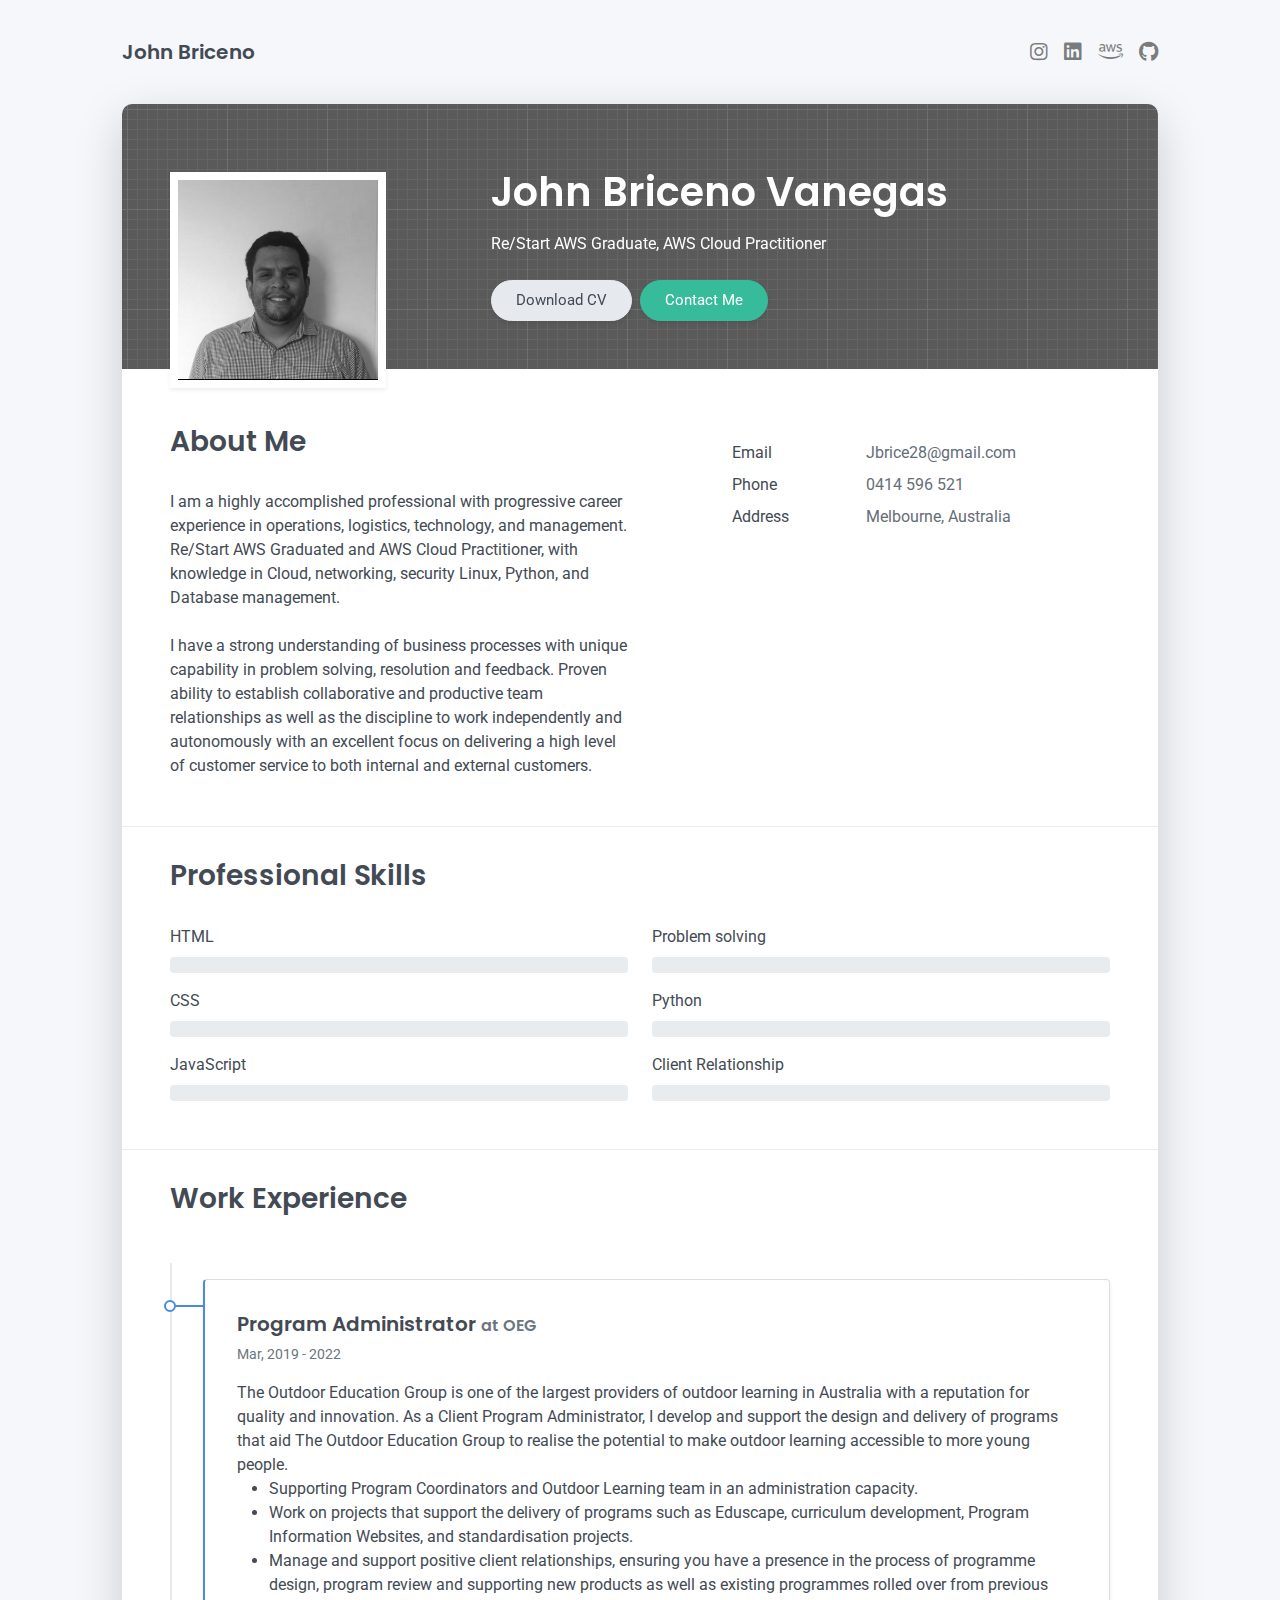
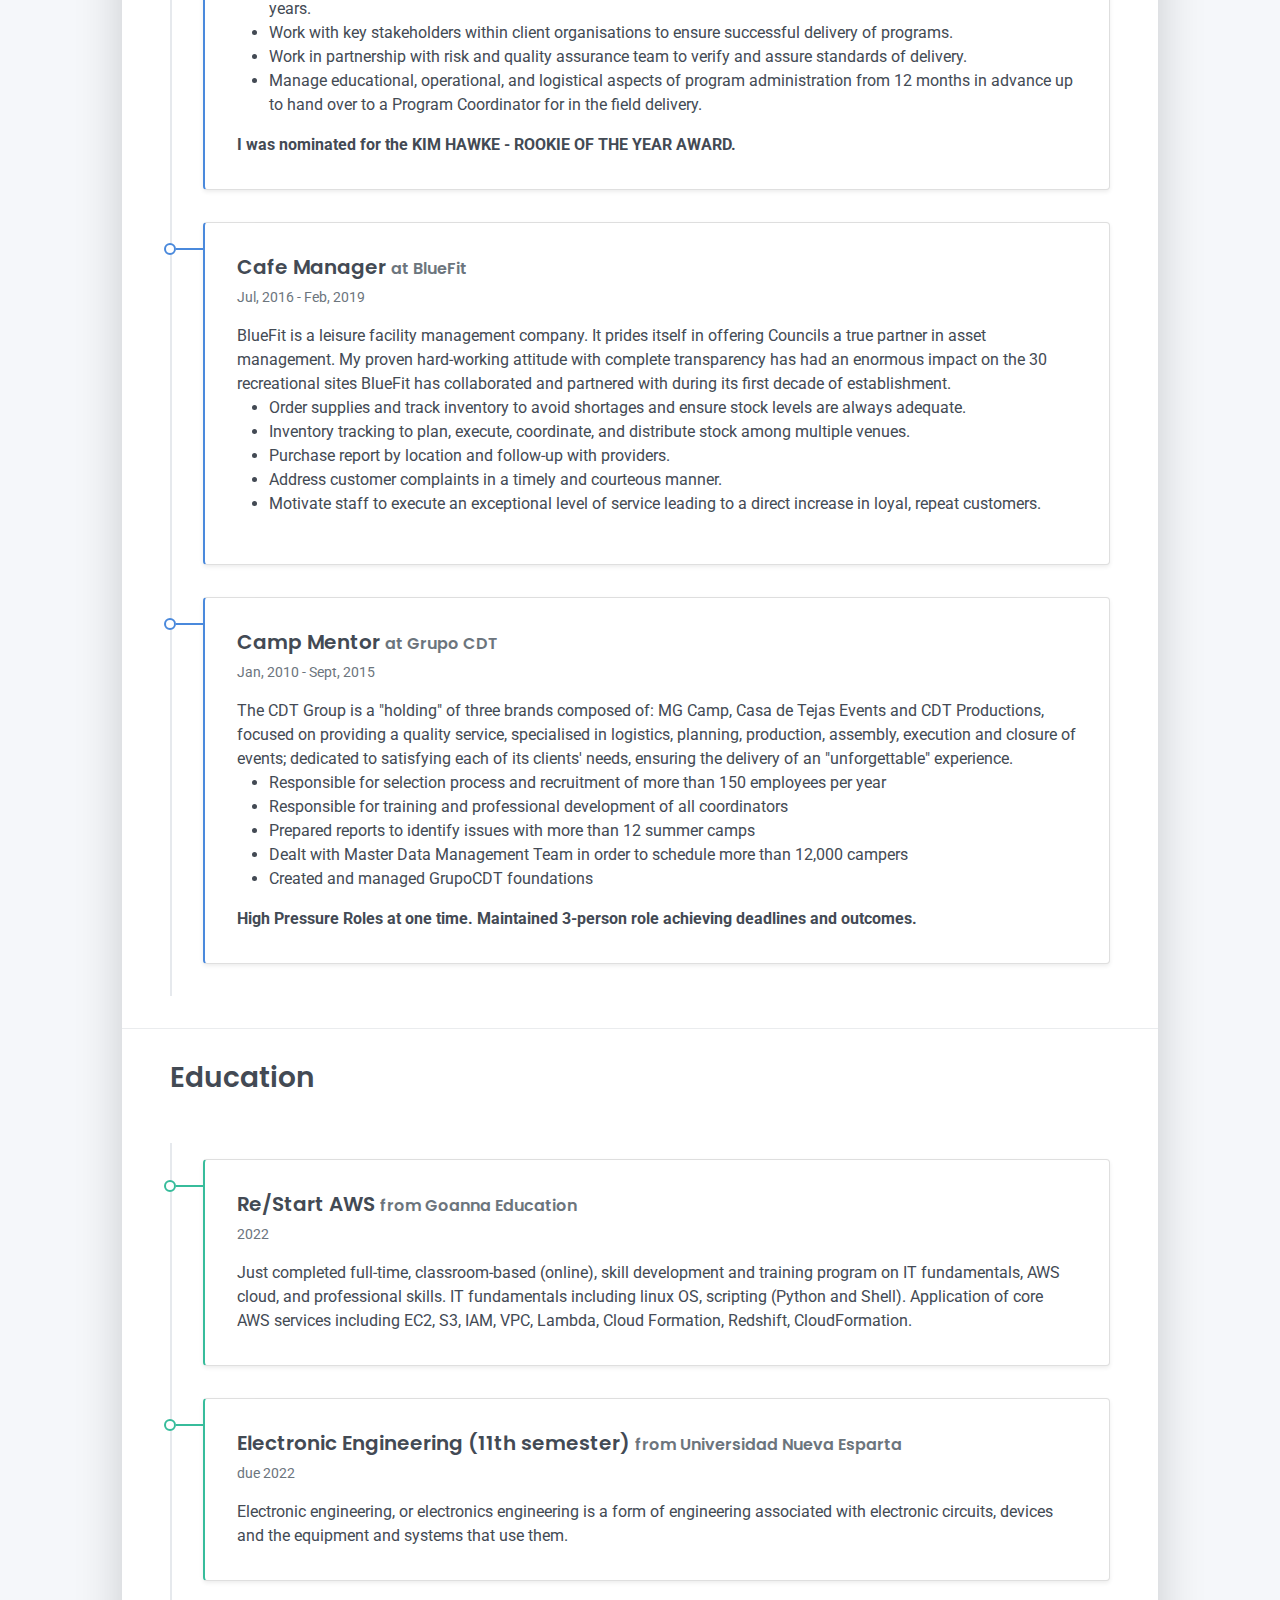
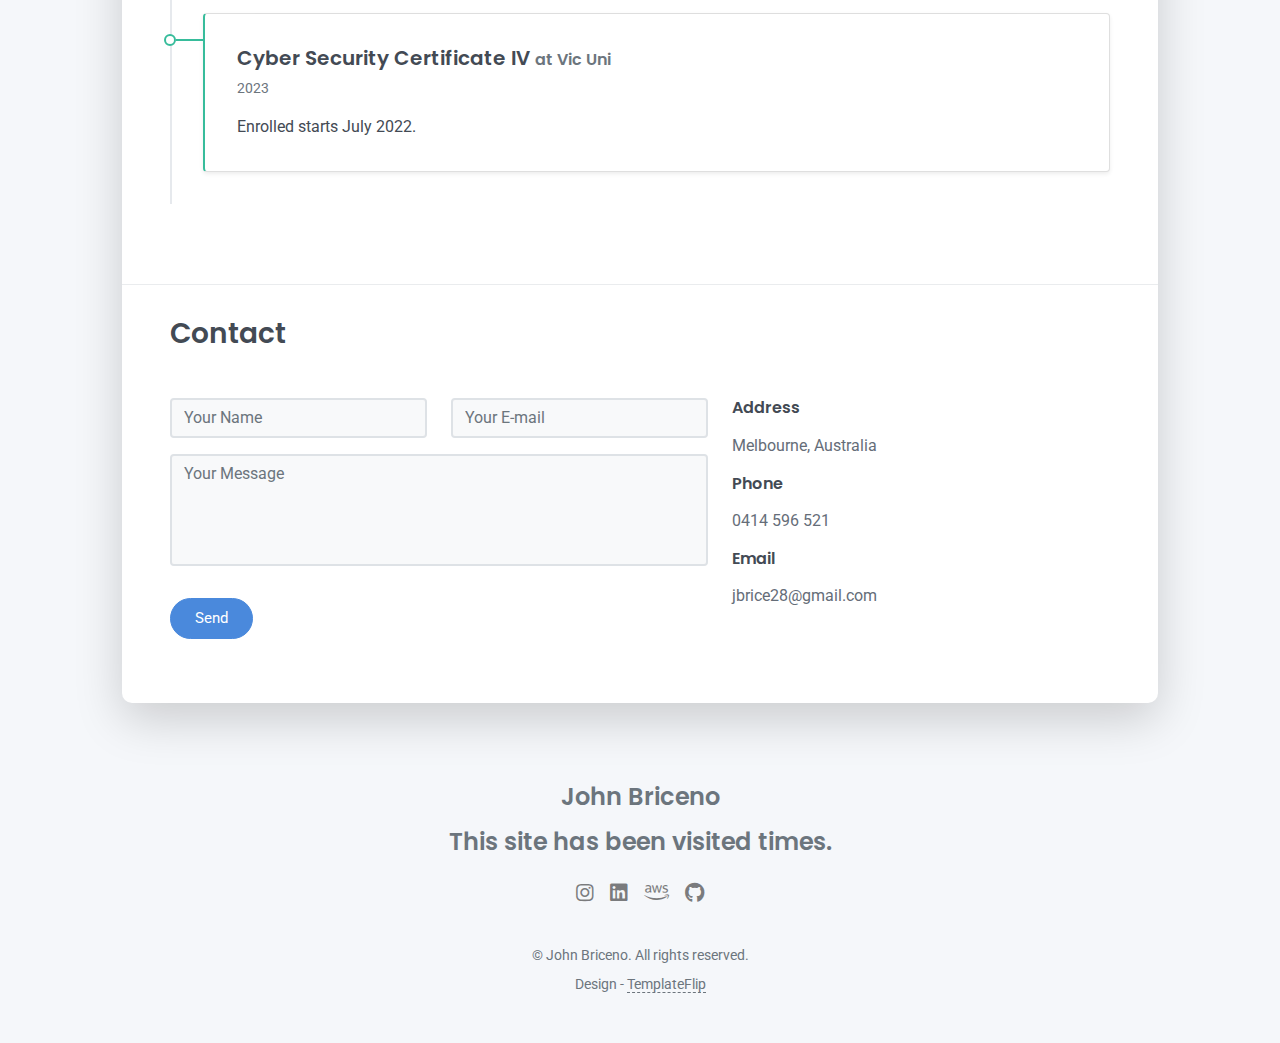
==== front_end/index.html @ 5c40a712 "Moving the website" ====
<!DOCTYPE html>
<html lang="en-US">

<head>
  <meta charset="UTF-8">
  <meta http-equiv="X-UA-Compatible" content="IE=edge">
  <meta name="viewport" content="width=device-width, initial-scale=1">
  <title>AWS Cloud</title>
  <link rel="preconnect" href="https://fonts.gstatic.com" crossorigin="crossorigin" />
  <link rel="preload" as="style"
    href="https://fonts.googleapis.com/css2?family=Poppins:wght@600&amp;family=Roboto:wght@300;400;500;700&amp;display=swap" />
  <link rel="stylesheet"
    href="https://fonts.googleapis.com/css2?family=Poppins:wght@600&amp;family=Roboto:wght@300;400;500;700&amp;display=swap"
    media="print" onload="this.media='all'" />
  <noscript>
    <link rel="stylesheet"
      href="https://fonts.googleapis.com/css2?family=Poppins:wght@600&amp;family=Roboto:wght@300;400;500;700&amp;display=swap" />
  </noscript>
  <link href="css/font-awesome/css/all.min.css?ver=1.2.0" rel="stylesheet">
  <link href="css/bootstrap.min.css?ver=1.2.0" rel="stylesheet">
  <link href="css/aos.css?ver=1.2.0" rel="stylesheet">
  <link href="css/main.css?ver=1.2.0" rel="stylesheet">
  <noscript>
    <style type="text/css">
      [data-aos] {
        opacity: 1 !important;
        transform: translate(0) scale(1) !important;
      }
    </style>
  </noscript>

</head>

<body id="top">
  <header class="d-print-none">
    <div class="container text-center text-lg-left">
      <div class="py-3 clearfix">
        <h1 class="site-title mb-0">John Briceno</h1>
        <div class="site-nav">
          <nav role="navigation">
            <ul class="nav justify-content-center">
              <li class="nav-item"><a class="nav-link" href="https://www.instagram.com/johnukiyo/" title="Instagram"><i
                    class="fab fa-instagram"></i><span class="menu-title sr-only">Instagram</span></a>
              </li>
              <li class="nav-item"><a class="nav-link"
                  href="https://www.linkedin.com/in/john-briceno-vanegas-5a435397?lipi=urn%3Ali%3Apage%3Ad_flagship3_profile_view_base_contact_details%3BZ4GcZbkCRlOYFmr3MEIYDA%3D%3D"
                  title="linkedin"><i class="fab fa-linkedin"></i><span class="menu-title sr-only">Linkedin</span></a>
              </li>
              <li class="nav-item"><a class="nav-link"
                  href="https://www.credly.com/badges/33dd1281-bd9d-4471-9173-78dd9730294a" title="aws"><i
                    class="fab fa-aws"></i><span class="menu-title sr-only">Amazon</span></a>
              </li>
              <li class="nav-item"><a class="nav-link" href="https://github.com/johnbv/" title="Github"><i
                    class="fab fa-github"></i><span class="menu-title sr-only">Github</span></a>
              </li>
            </ul>
          </nav>
        </div>
      </div>
    </div>
  </header>
  <div class="page-content">
    <div class="container">
      <div class="cover shadow-lg bg-white">
        <div class="cover-bg p-3 p-lg-4 text-white">
          <div class="row">
            <div class="col-lg-4 col-md-5">
              <div class="avatar hover-effect bg-white shadow-sm p-1"><img src="images/avatar.jpg" width="200"
                  height="200" /></div>
            </div>
            <div class="col-lg-8 col-md-7 text-center text-md-start">
              <h2 class="h1 mt-2" data-aos="fade-left" data-aos-delay="0">John Briceno Vanegas</h2>
              <p data-aos="fade-left" data-aos-delay="100">Re/Start AWS Graduate, AWS Cloud Practitioner</p>
              <div class="d-print-none" data-aos="fade-left" data-aos-delay="200"><a
                  class="btn btn-light text-dark shadow-sm mt-1 me-1" href="resume-john-briceno.pdf"
                  target="_blank">Download
                  CV</a><a class="btn btn-success shadow-sm mt-1" href="#contact">Contact Me</a></div>
            </div>
          </div>
        </div>
        <div class="about-section pt-4 px-3 px-lg-4 mt-1">
          <div class="row">
            <div class="col-md-6">
              <h2 class="h3 mb-3">About Me</h2>
              <p>I am a highly accomplished professional with progressive career experience in operations, logistics,
                technology, and management. Re/Start AWS Graduated and AWS Cloud Practitioner, with knowledge
                in
                Cloud,
                networking, security Linux, Python, and Database management.<br><br>
                I have a strong understanding of business processes with unique capability in problem solving,
                resolution and feedback. Proven ability to establish collaborative and productive team relationships as
                well as the discipline to work independently and autonomously with an excellent focus on delivering a
                high level of customer service to both internal and external customers.</p>
            </div>
            <div class="col-md-5 offset-md-1">
              <div class="row mt-2">
                <!-- <div class="col-sm-4">
                  <div class="pb-1">Age</div>
                </div> 
                <div class="col-sm-8">
                  <div class="pb-1 text-secondary">37</div>
                </div> -->
                <div class="col-sm-4">
                  <div class="pb-1">Email</div>
                </div>
                <div class="col-sm-8">
                  <div class="pb-1 text-secondary">Jbrice28@gmail.com</div>
                </div>
                <div class="col-sm-4">
                  <div class="pb-1">Phone</div>
                </div>
                <div class="col-sm-8">
                  <div class="pb-1 text-secondary">0414 596 521</div>
                </div>
                <div class="col-sm-4">
                  <div class="pb-1">Address</div>
                </div>
                <div class="col-sm-8">
                  <div class="pb-1 text-secondary">Melbourne, Australia</div>
                </div>
                <div data-iframe-width="150" data-iframe-height="270"
                  data-share-badge-id="3e312ca1-9780-4326-b8c9-678c4411ff91"
                  data-share-badge-host="https://www.credly.com"></div>
                <script type="text/javascript" async src="//cdn.credly.com/assets/utilities/embed.js"></script>
                <div data-iframe-width="150" data-iframe-height="270"
                  data-share-badge-id="33dd1281-bd9d-4471-9173-78dd9730294a"
                  data-share-badge-host="https://www.credly.com"></div>
                <script type="text/javascript" async src="//cdn.credly.com/assets/utilities/embed.js"></script>
              </div>
            </div>
          </div>
        </div>
        <hr class="d-print-none" />
        <div class="skills-section px-3 px-lg-4">
          <h2 class="h3 mb-3">Professional Skills</h2>
          <div class="row">
            <div class="col-md-6">
              <div class="mb-2"><span>HTML</span>
                <div class="progress my-1">
                  <div class="progress-bar bg-primary" role="progressbar" data-aos="zoom-in-right" data-aos-delay="100"
                    data-aos-anchor=".skills-section" style="width: 55%" aria-valuenow="90" aria-valuemin="0"
                    aria-valuemax="100"></div>
                </div>
              </div>
              <div class="mb-2"><span>CSS</span>
                <div class="progress my-1">
                  <div class="progress-bar bg-primary" role="progressbar" data-aos="zoom-in-right" data-aos-delay="200"
                    data-aos-anchor=".skills-section" style="width: 55%" aria-valuenow="85" aria-valuemin="0"
                    aria-valuemax="100"></div>
                </div>
              </div>
              <div class="mb-2"><span>JavaScript</span>
                <div class="progress my-1">
                  <div class="progress-bar bg-primary" role="progressbar" data-aos="zoom-in-right" data-aos-delay="300"
                    data-aos-anchor=".skills-section" style="width: 40%" aria-valuenow="75" aria-valuemin="0"
                    aria-valuemax="100"></div>
                </div>
              </div>
            </div>
            <div class="col-md-6">
              <div class="mb-2"><span>Problem solving</span>
                <div class="progress my-1">
                  <div class="progress-bar bg-success" role="progressbar" data-aos="zoom-in-right" data-aos-delay="400"
                    data-aos-anchor=".skills-section" style="width: 90%" aria-valuenow="90" aria-valuemin="0"
                    aria-valuemax="100"></div>
                </div>
              </div>
              <div class="mb-2"><span>Python</span>
                <div class="progress my-1">
                  <div class="progress-bar bg-success" role="progressbar" data-aos="zoom-in-right" data-aos-delay="500"
                    data-aos-anchor=".skills-section" style="width: 60%" aria-valuenow="85" aria-valuemin="0"
                    aria-valuemax="100"></div>
                </div>
              </div>
              <div class="mb-2"><span>Client Relationship</span>
                <div class="progress my-1">
                  <div class="progress-bar bg-success" role="progressbar" data-aos="zoom-in-right" data-aos-delay="600"
                    data-aos-anchor=".skills-section" style="width: 85%" aria-valuenow="75" aria-valuemin="0"
                    aria-valuemax="100"></div>
                </div>
              </div>
            </div>
          </div>
        </div>
        <hr class="d-print-none" />
        <div class="work-experience-section px-3 px-lg-4">
          <h2 class="h3 mb-4">Work Experience</h2>
          <div class="timeline">
            <div class="timeline-card timeline-card-primary card shadow-sm">
              <div class="card-body">
                <div class="h5 mb-1">Program Administrator <span class="text-muted h6">at OEG</span></div>
                <div class="text-muted text-small mb-2">Mar, 2019 - 2022</div>
                <div>The Outdoor Education Group is one of the largest providers of outdoor learning in Australia with a
                  reputation for quality
                  and innovation. As a Client Program Administrator, I develop and support the design and delivery of
                  programs that aid The Outdoor Education Group to realise the potential to make outdoor learning
                  accessible to more young people.<br>
                  <ul>
                    <li>Supporting Program Coordinators and Outdoor Learning team in an administration capacity.</li>
                    <li>Work on projects that support the delivery of programs such as Eduscape, curriculum development,
                      Program Information Websites, and standardisation projects.</li>
                    <li>Manage and support positive client relationships, ensuring you have a presence in the process of
                      programme design, program review and supporting new products as well as existing programmes rolled
                      over from previous years.</li>
                    <li>Work with key stakeholders within client organisations to ensure successful delivery of
                      programs.</li>
                    <li>Work in partnership with risk and quality assurance team to verify and assure
                      standards of delivery.</li>
                    <li>Manage educational, operational, and logistical aspects of program administration from 12 months
                      in advance up to hand over to a Program Coordinator for in the field delivery.</li>
                  </ul>
                  <strong>I was nominated for the KIM HAWKE - ROOKIE OF THE YEAR AWARD.</strong>
                </div>
              </div>
            </div>
            <div class="timeline-card timeline-card-primary card shadow-sm">
              <div class="card-body">
                <div class="h5 mb-1">Cafe Manager <span class="text-muted h6">at BlueFit</span></div>
                <div class="text-muted text-small mb-2">Jul, 2016 - Feb, 2019</div>
                <div>BlueFit is a leisure facility management company. It prides itself in offering Councils a true
                  partner in asset management. My proven hard-working attitude with complete transparency has had an
                  enormous impact on the 30 recreational sites BlueFit has collaborated and partnered with during its
                  first decade of establishment.
                  <ul>
                    <li>Order supplies and track inventory to avoid shortages and ensure stock levels are always
                      adequate.</li>
                    <li>Inventory tracking to plan, execute, coordinate, and distribute stock among multiple venues.
                    </li>
                    <li>Purchase report by location and follow-up with providers.</li>
                    <li>Address customer complaints in a timely and courteous manner.</li>
                    <li>Motivate staff to execute an exceptional level of service leading to a direct increase in loyal,
                      repeat customers.</li>
                  </ul>
                </div>
              </div>
            </div>
            <div class="timeline-card timeline-card-primary card shadow-sm">
              <div class="card-body">
                <div class="h5 mb-1">Camp Mentor <span class="text-muted h6">at Grupo CDT</span></div>
                <div class="text-muted text-small mb-2">Jan, 2010 - Sept, 2015</div>
                <div>The CDT Group is a "holding" of three brands composed of: MG Camp, Casa de Tejas Events and CDT
                  Productions, focused on providing a quality service, specialised in logistics, planning, production,
                  assembly, execution and closure of events; dedicated to satisfying each of its clients' needs,
                  ensuring the delivery of an "unforgettable" experience.
                  <ul>
                    <li>Responsible for selection process and recruitment of more than 150 employees per year</li>
                    <li>Responsible for training and professional development of all coordinators</li>
                    <li>Prepared reports to identify issues with more than 12 summer camps</li>
                    <li>Dealt with Master Data Management Team in order to schedule more than 12,000 campers</li>
                    <li>Created and managed GrupoCDT foundations</li>
                  </ul>
                  <strong> High Pressure Roles at one time. Maintained 3-person role achieving deadlines and
                    outcomes.</strong>
                </div>
              </div>
            </div>
          </div>
        </div>
        <hr class="d-print-none" />
        <div class="page-break"></div>
        <div class="education-section px-3 px-lg-4 pb-4">
          <h2 class="h3 mb-4">Education</h2>
          <div class="timeline">
            <div class="timeline-card timeline-card-success card shadow-sm">
              <div class="card-body">
                <div class="h5 mb-1">Re/Start AWS <span class="text-muted h6">from Goanna Education
                  </span></div>
                <div class="text-muted text-small mb-2">2022</div>
                <div>Just completed full-time, classroom-based (online), skill development and training program on IT
                  fundamentals, AWS cloud, and professional skills.

                  IT fundamentals including linux OS, scripting (Python and Shell).

                  Application of core AWS services including EC2, S3, IAM, VPC, Lambda, Cloud Formation, Redshift,
                  CloudFormation.</div>
              </div>
            </div>
            <div class="timeline-card timeline-card-success card shadow-sm">
              <div class="card-body">
                <div class="h5 mb-1">Electronic Engineering (11th semester) <span class="text-muted h6">from Universidad
                    Nueva Esparta
                  </span></div>
                <div class="text-muted text-small mb-2">due 2022</div>
                <div>Electronic engineering, or electronics engineering is a form of engineering associated with
                  electronic circuits, devices and the equipment and systems that use them.</div>
              </div>
            </div>
            <div class="timeline-card timeline-card-success card shadow-sm">
              <div class="card-body">
                <div class="h5 mb-1">Cyber Security Certificate IV <span class="text-muted h6">at Vic Uni</span>
                </div>
                <div class="text-muted text-small mb-2">2023</div>
                <div>Enrolled starts July 2022.</div>
              </div>
            </div>
          </div>
        </div>
        <hr class="d-print-none" />
        <div class="contant-section px-3 px-lg-4 pb-4" id="contact">
          <h2 class="h3 text mb-3">Contact</h2>
          <div class="row">
            <div class="col-md-7 d-print-none">
              <div class="my-2">
                <form action="https://formspree.io/f/xwkyjqel" method="POST">
                  <div class="row">
                    <div class="col-6">
                      <input class="form-control" type="text" id="name" name="name" placeholder="Your Name" required>
                    </div>
                    <div class="col-6">
                      <input class="form-control" type="email" id="email" name="_replyto" placeholder="Your E-mail"
                        required>
                    </div>
                  </div>
                  <div class="form-group my-2">
                    <textarea class="form-control" style="resize: none;" id="message" name="message" rows="4"
                      placeholder="Your Message" required></textarea>
                  </div>
                  <button class="btn btn-primary mt-2" type="submit">Send</button>
                </form>
              </div>
            </div>
            <div class="col">
              <div class="mt-2">
                <h3 class="h6">Address</h3>
                <div class="pb-2 text-secondary">Melbourne, Australia</div>
                <h3 class="h6">Phone</h3>
                <div class="pb-2 text-secondary">0414 596 521</div>
                <h3 class="h6">Email</h3>
                <div class="pb-2 text-secondary">jbrice28@gmail.com</div>
              </div>
            </div>
            <div class="col d-none d-print-block">
              <div class="mt-2">
                <div>
                  <div class="mb-2">
                    <div class="text-dark"><i
                        class="fab fa-twitter mr-1"></i><span>https://twitter.com/templateflip</span>
                    </div>
                  </div>
                  <div class="mb-2">
                    <div class="text-dark"><i
                        class="fab fa-facebook mr-1"></i><span>https://www.facebook.com/templateflip</span>
                    </div>
                  </div>
                  <div class="mb-2">
                    <div class="text-dark"><i
                        class="fab fa-instagram mr-1"></i><span>https://www.instagram.com/templateflip</span>
                    </div>
                  </div>
                  <div class="mb-2">
                    <div class="text-dark"><i class="fab fa-github mr-1"></i><span>https://github.com/johnbv/</span>
                    </div>
                  </div>
                </div>
              </div>
            </div>
          </div>
        </div>
      </div>
    </div>
  </div>
  <footer class="pt-4 pb-4 text-muted text-center d-print-none">
    <div class="container">
      <div class="my-3">
        <div class="h4">John Briceno</div>
        <div class="h4">This site has been visited <span id="visits"></span> times.</div>
        <div class="footer-nav">
          <nav role="navigation">
            <ul class="nav justify-content-center">
              <li class="nav-item"><a class="nav-link" href="https://www.instagram.com/johnukiyo/" title="Instagram"><i
                    class="fab fa-instagram"></i><span class="menu-title sr-only">Instagram</span></a>
              </li>
              <li class="nav-item"><a class="nav-link"
                  href="https://www.linkedin.com/in/john-briceno-vanegas-5a435397?lipi=urn%3Ali%3Apage%3Ad_flagship3_profile_view_base_contact_details%3BZ4GcZbkCRlOYFmr3MEIYDA%3D%3D"
                  title="linkedin"><i class="fab fa-linkedin"></i><span class="menu-title sr-only">Linkedin</span></a>
              </li>
              <li class="nav-item"><a class="nav-link"
                  href="https://www.credly.com/badges/33dd1281-bd9d-4471-9173-78dd9730294a" title="aws"><i
                    class="fab fa-aws"></i><span class="menu-title sr-only">Amazon</span></a>
              </li>
              <li class="nav-item"><a class="nav-link" href="https://github.com/johnbv/" title="Github"><i
                    class="fab fa-github"></i><span class="menu-title sr-only">Github</span></a>
              </li>
            </ul>
          </nav>
        </div>
      </div>
      <div class="text-small">
        <div class="mb-1">&copy; John Briceno. All rights reserved.</div>
        <div>Design - <a href="https://templateflip.com/" target="_blank">TemplateFlip</a></div>
      </div>
    </div>
  </footer>
  <script src="scripts/bootstrap.bundle.min.js?ver=1.2.0"></script>
  <script src="scripts/aos.js?ver=1.2.0"></script>
  <script src="scripts/main.js?ver=1.2.0"></script>
  <script src="scripts/counter.js"></script>
  <script src="scripts/post.js"></script>
</body>

</html>
---- front_end/css/main.css ----
/* Buttons */
/* Inputs */
/* Timeline custom component */
.timeline {
  border-left: 2px solid #E6E9ED;
  padding: 1rem 0;
}

.timeline-card {
  position: relative;
  margin-left: 31px;
  border-left: 2px solid;
  margin-bottom: 2rem;
}

.timeline-card:last-child {
  margin-bottom: 1rem;
}

.timeline-card:before {
  content: '';
  display: inline-block;
  position: absolute;
  background-color: #fff;
  border-radius: 10px;
  width: 12px;
  height: 12px;
  top: 20px;
  left: -41px;
  border: 2px solid;
  z-index: 2;
}

.timeline-card:after {
  content: '';
  display: inline-block;
  position: absolute;
  background-color: currentColor;
  width: 29px;
  height: 2px;
  top: 25px;
  left: -29px;
  z-index: 1;
}

.timeline-card-primary {
  border-left-color: #4A89DC;
}

.timeline-card-primary:before {
  border-color: #4A89DC;
}

.timeline-card-primary:after {
  background-color: #4A89DC;
}

.timeline-card-success {
  border-left-color: #37BC9B;
}

.timeline-card-success:before {
  border-color: #37BC9B;
}

.timeline-card-success:after {
  background-color: #37BC9B;
}

html {
  scroll-behavior: smooth;
}

.site-title {
  font-size: 1.25rem;
  line-height: 2.5rem;
}

.nav-link {
  padding: 0;
  font-size: 1.25rem;
  line-height: 2.5rem;
  color: rgba(0, 0, 0, 0.5);
}

.nav-link:hover,
.nav-link:focus,
.active .nav-link {
  color: rgba(0, 0, 0, 0.8);
}

.nav-item+.nav-item {
  margin-left: 1rem;
}

.cover {
  border-radius: 10px;
}

.cover-bg {
  background-color: #5a5a5a;
  background-image: url("data:image/svg+xml,%3Csvg xmlns='http://www.w3.org/2000/svg' width='100' height='100' viewBox='0 0 100 100'%3E%3Cg fill-rule='evenodd'%3E%3Cg fill='%23ffffff' fill-opacity='0.12'%3E%3Cpath opacity='.5' d='M96 [base64] 0v-9h-9v9h9zm-10 0v-9h-9v9h9zm-10 0v-9h-9v9h9zm-10 0v-9h-9v9h9zm-10 0v-9h-9v9h9zm-10 0v-9h-9v9h9zm-10 0v-9h-9v9h9zm-10 0v-9h-9v9h9zm-9-10h9v-9h-9v9zm10 0h9v-9h-9v9zm10 0h9v-9h-9v9zm10 0h9v-9h-9v9zm10 0h9v-9h-9v9zm10 0h9v-9h-9v9zm10 0h9v-9h-9v9zm10 0h9v-9h-9v9zm9-10v-9h-9v9h9zm-10 0v-9h-9v9h9zm-10 0v-9h-9v9h9zm-10 0v-9h-9v9h9zm-10 0v-9h-9v9h9zm-10 0v-9h-9v9h9zm-10 0v-9h-9v9h9zm-10 0v-9h-9v9h9zm-9-10h9v-9h-9v9zm10 0h9v-9h-9v9zm10 0h9v-9h-9v9zm10 0h9v-9h-9v9zm10 0h9v-9h-9v9zm10 0h9v-9h-9v9zm10 0h9v-9h-9v9zm10 0h9v-9h-9v9zm9-10v-9h-9v9h9zm-10 0v-9h-9v9h9zm-10 0v-9h-9v9h9zm-10 0v-9h-9v9h9zm-10 0v-9h-9v9h9zm-10 0v-9h-9v9h9zm-10 0v-9h-9v9h9zm-10 0v-9h-9v9h9zm-9-10h9v-9h-9v9zm10 0h9v-9h-9v9zm10 0h9v-9h-9v9zm10 0h9v-9h-9v9zm10 0h9v-9h-9v9zm10 0h9v-9h-9v9zm10 0h9v-9h-9v9zm10 0h9v-9h-9v9zm9-10v-9h-9v9h9zm-10 0v-9h-9v9h9zm-10 0v-9h-9v9h9zm-10 0v-9h-9v9h9zm-10 0v-9h-9v9h9zm-10 0v-9h-9v9h9zm-10 0v-9h-9v9h9zm-10 0v-9h-9v9h9zm-9-10h9v-9h-9v9zm10 0h9v-9h-9v9zm10 0h9v-9h-9v9zm10 0h9v-9h-9v9zm10 0h9v-9h-9v9zm10 0h9v-9h-9v9zm10 0h9v-9h-9v9zm10 0h9v-9h-9v9z'/%3E%3Cpath d='M6 5V0H5v5H0v1h5v94h1V6h94V5H6z'/%3E%3C/g%3E%3C/g%3E%3C/svg%3E");
  border-radius: 10px 10px 0 0;
}

.avatar {
  max-width: 216px;
  max-height: 216px;
  margin-top: 20px;
  text-align: center;
  margin-left: auto;
  margin-right: auto;
}

.avatar img {
  /* Safari 6.0 - 9.0 */
  filter: grayscale(100%);
}

footer a:not(.nav-link) {
  color: inherit;
  border-bottom: 1px dashed;
  text-decoration: none;
  cursor: pointer;
}

@media (min-width: 48em) {
  .site-title {
    float: left;
  }

  .site-nav {
    float: right;
  }

  .avatar {
    margin-bottom: -80px;
    margin-left: 0;
  }
}

@media print {
  body {
    background-color: #fff;
  }

  .container {
    width: auto;
    max-width: 100%;
    padding: 0;
  }

  .cover,
  .cover-bg {
    border-radius: 0;
  }

  .cover.shadow-lg {
    box-shadow: none !important;
  }

  .cover-bg {
    padding: 5rem !important;
    padding-bottom: 10px !important;
  }

  .avatar {
    margin-top: -10px;
  }

  .about-section {
    padding: 6.5rem 5rem 2rem !important;
  }

  .skills-section,
  .work-experience-section,
  .education-section,
  .contant-section {
    padding: 1.5rem 5rem 2rem !important;
  }

  .page-break {
    padding-top: 5rem;
    page-break-before: always;
  }
}
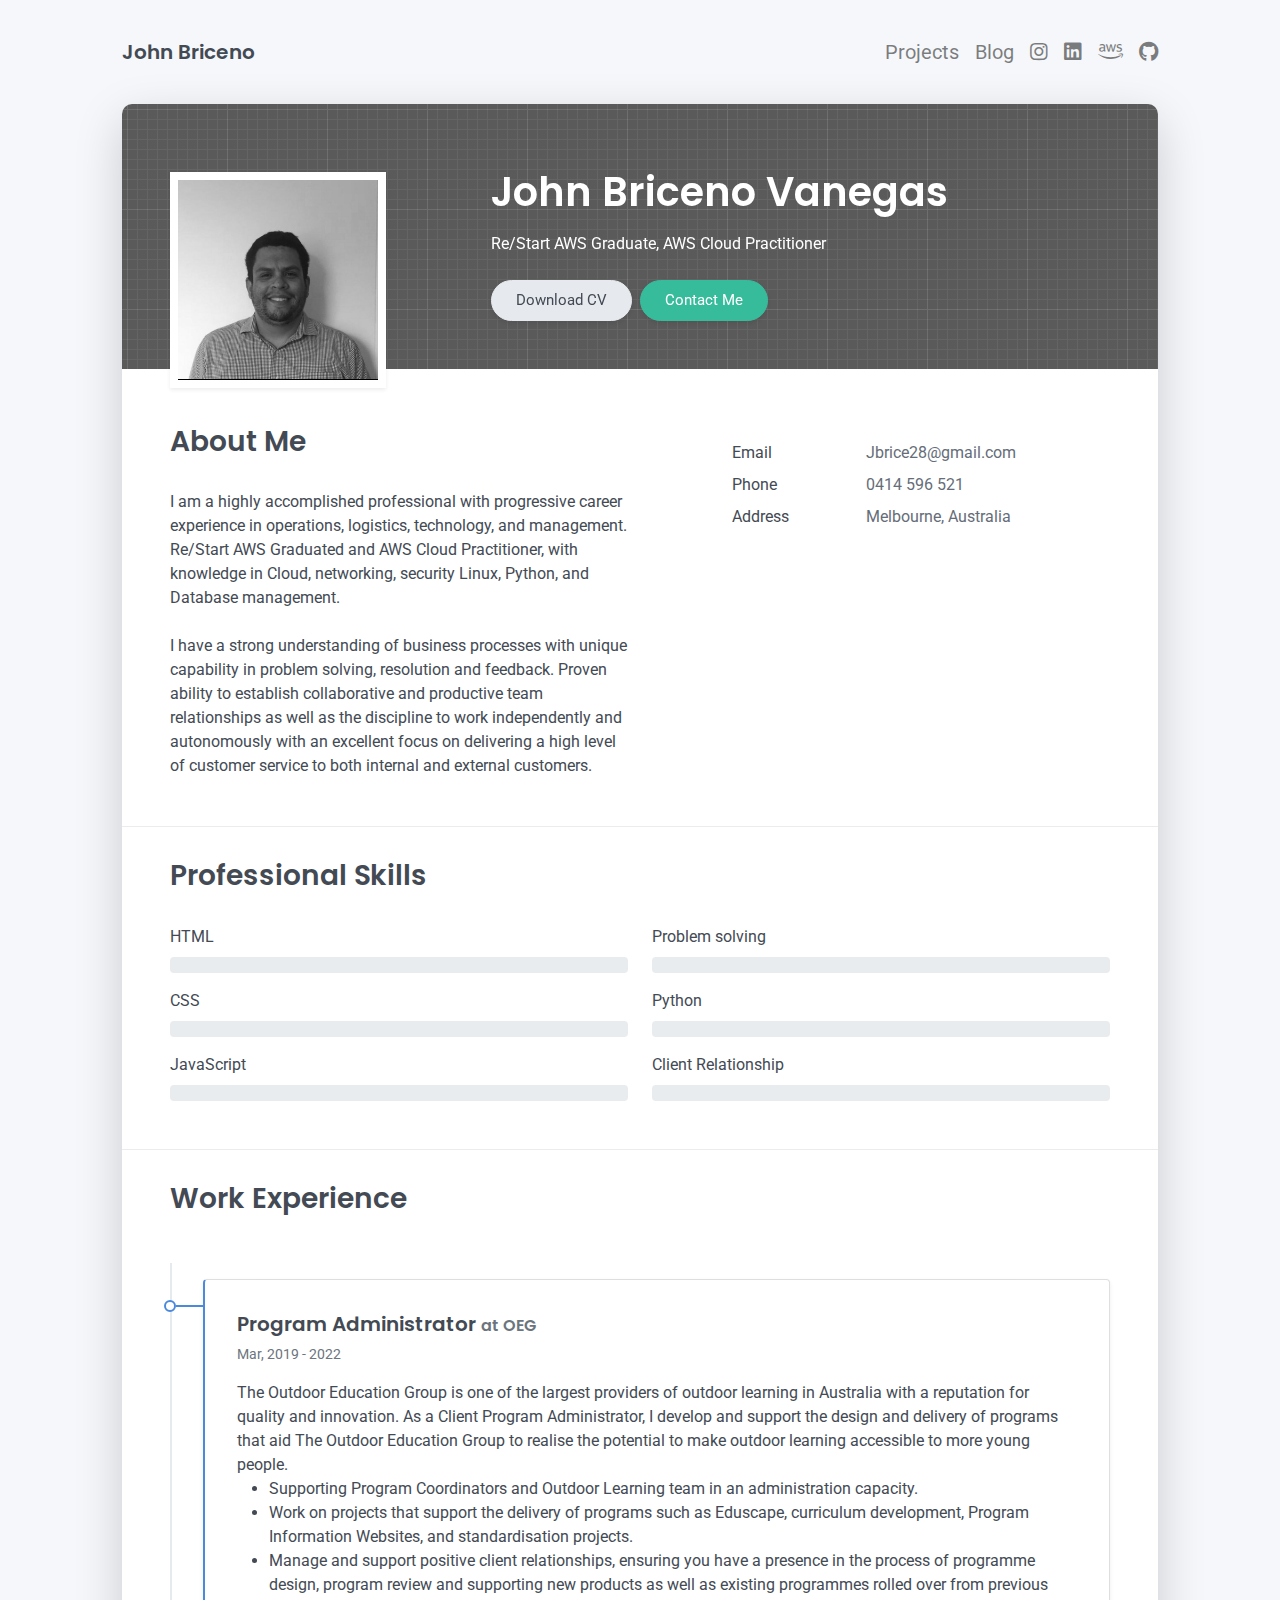
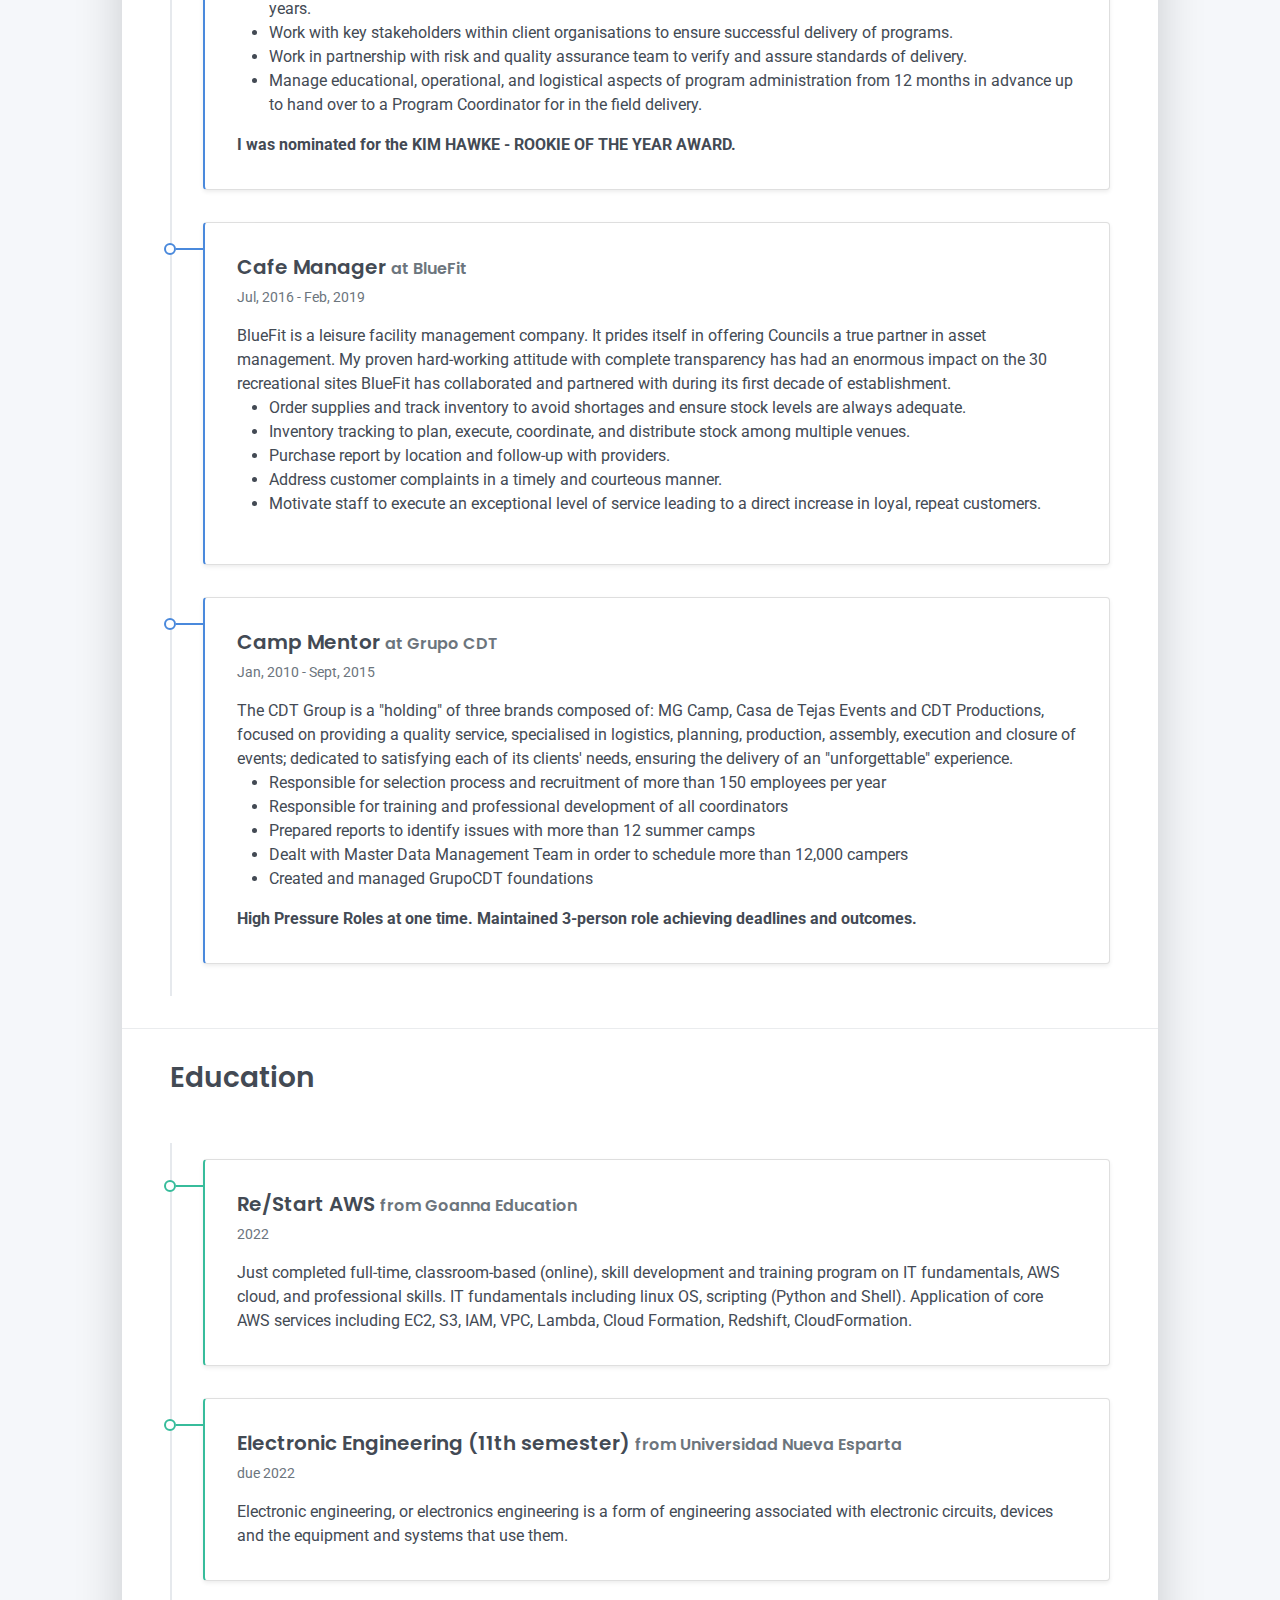
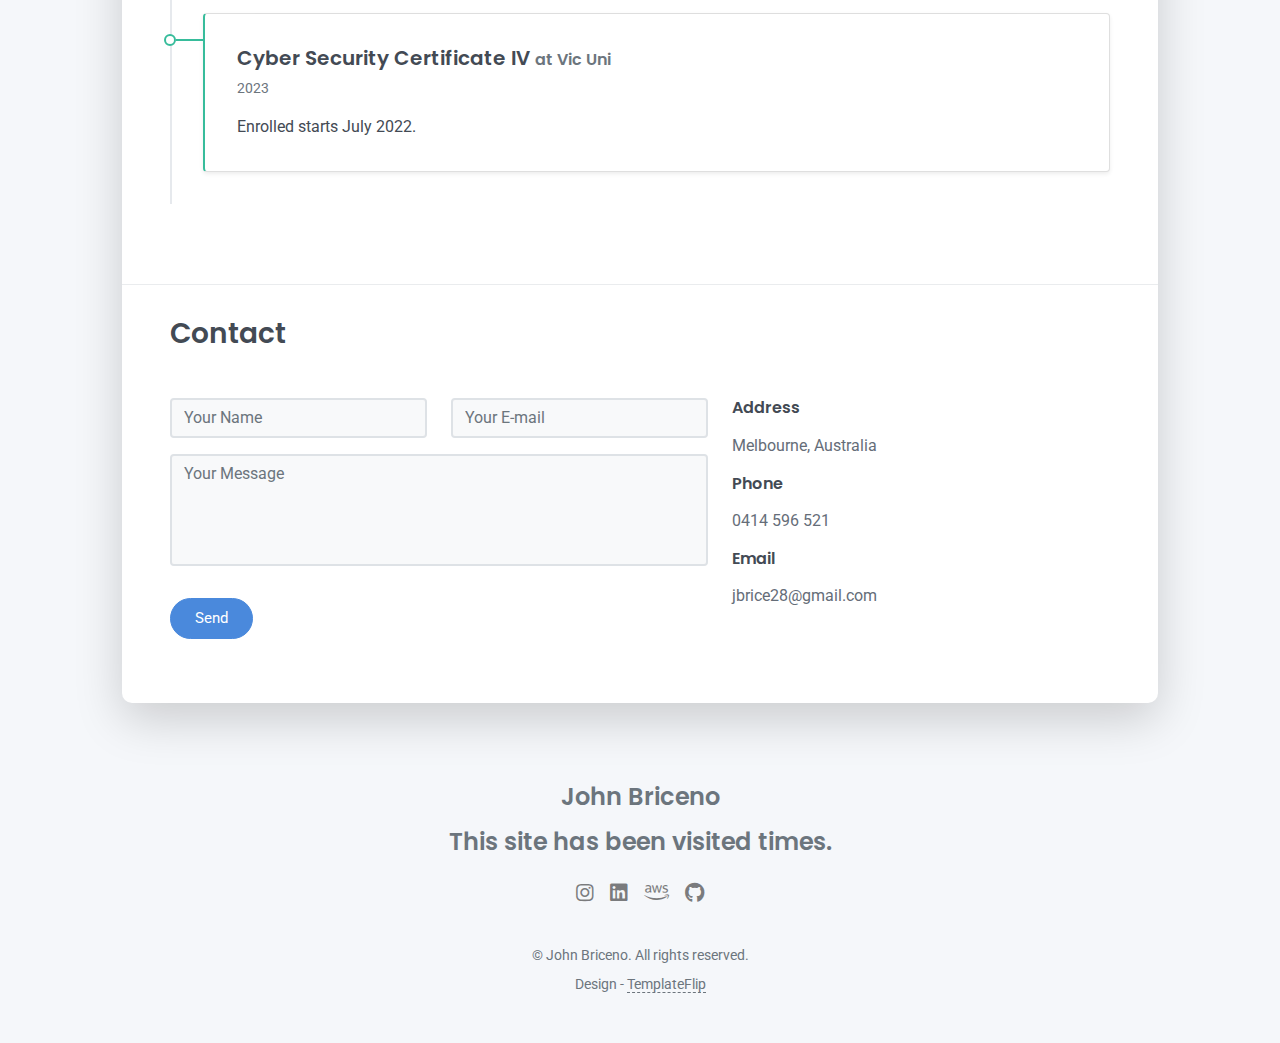
==== commit 8dde8a97: "updating website" ====
--- a/front_end/index.html
+++ b/front_end/index.html
@@ -39,6 +39,8 @@
         <div class="site-nav">
           <nav role="navigation">
             <ul class="nav justify-content-center">
+              <li class="nav-item"><a class="nav-link" href="projects.html" title="Instagram">Projects</a></li>
+              <li class="nav-item"><a class="nav-link" href="projects.html" title="Instagram">Blog</a></li>
               <li class="nav-item"><a class="nav-link" href="https://www.instagram.com/johnukiyo/" title="Instagram"><i
                     class="fab fa-instagram"></i><span class="menu-title sr-only">Instagram</span></a>
               </li>
--- a/front_end/css/main.css
+++ b/front_end/css/main.css
@@ -183,4 +183,5 @@
     padding-top: 5rem;
     page-break-before: always;
   }
+
 }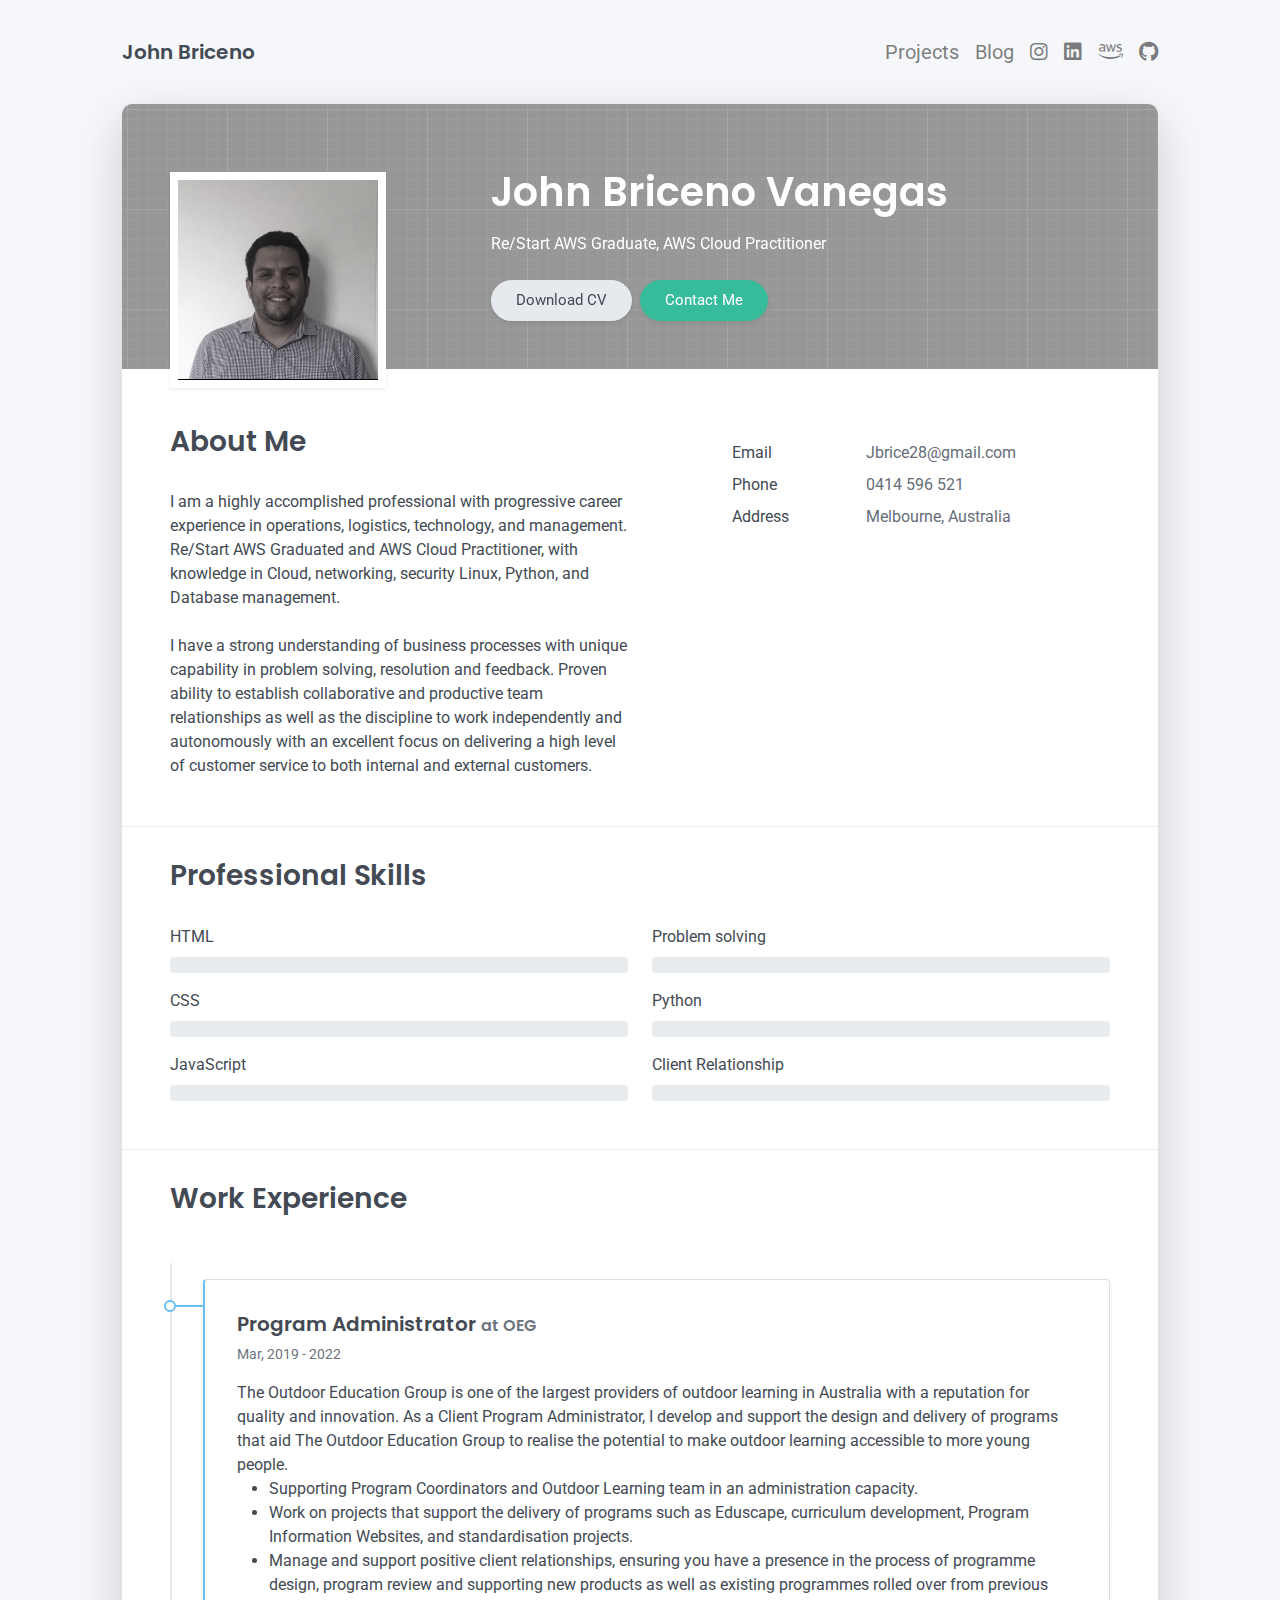
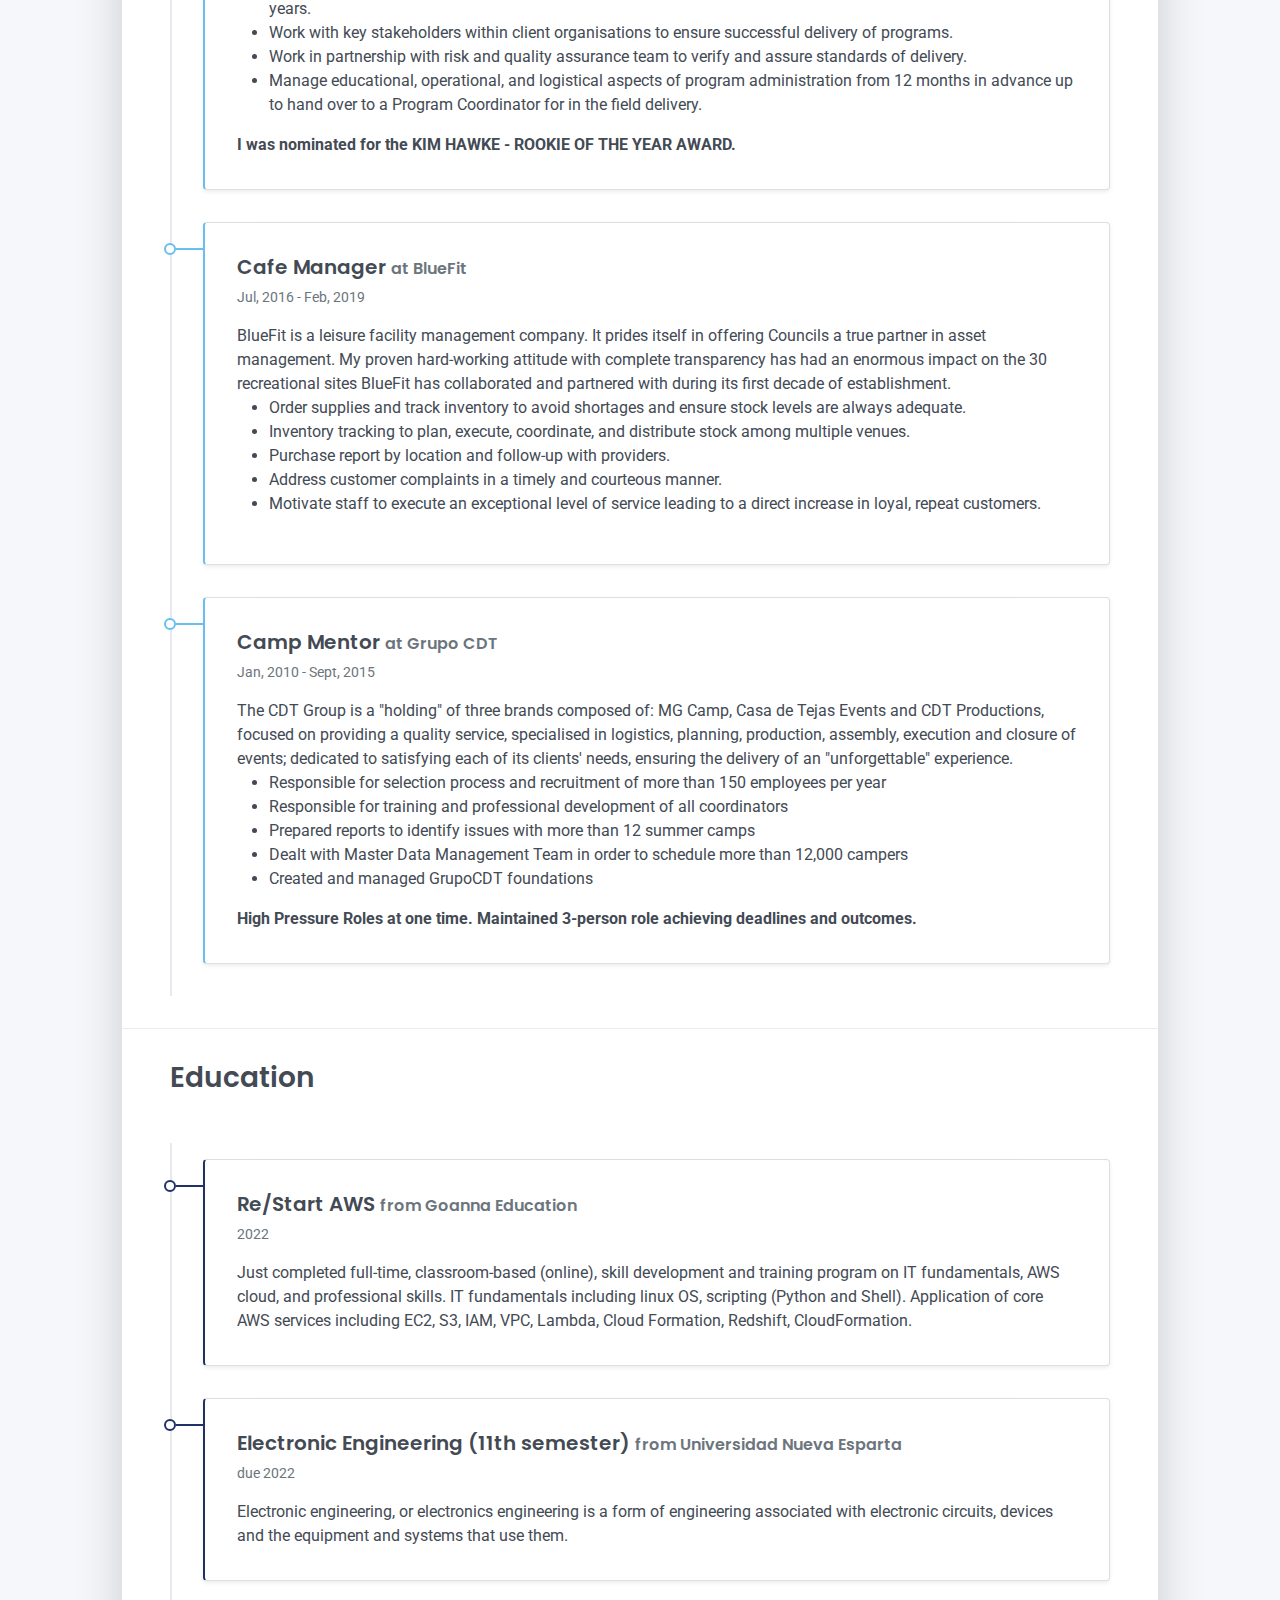
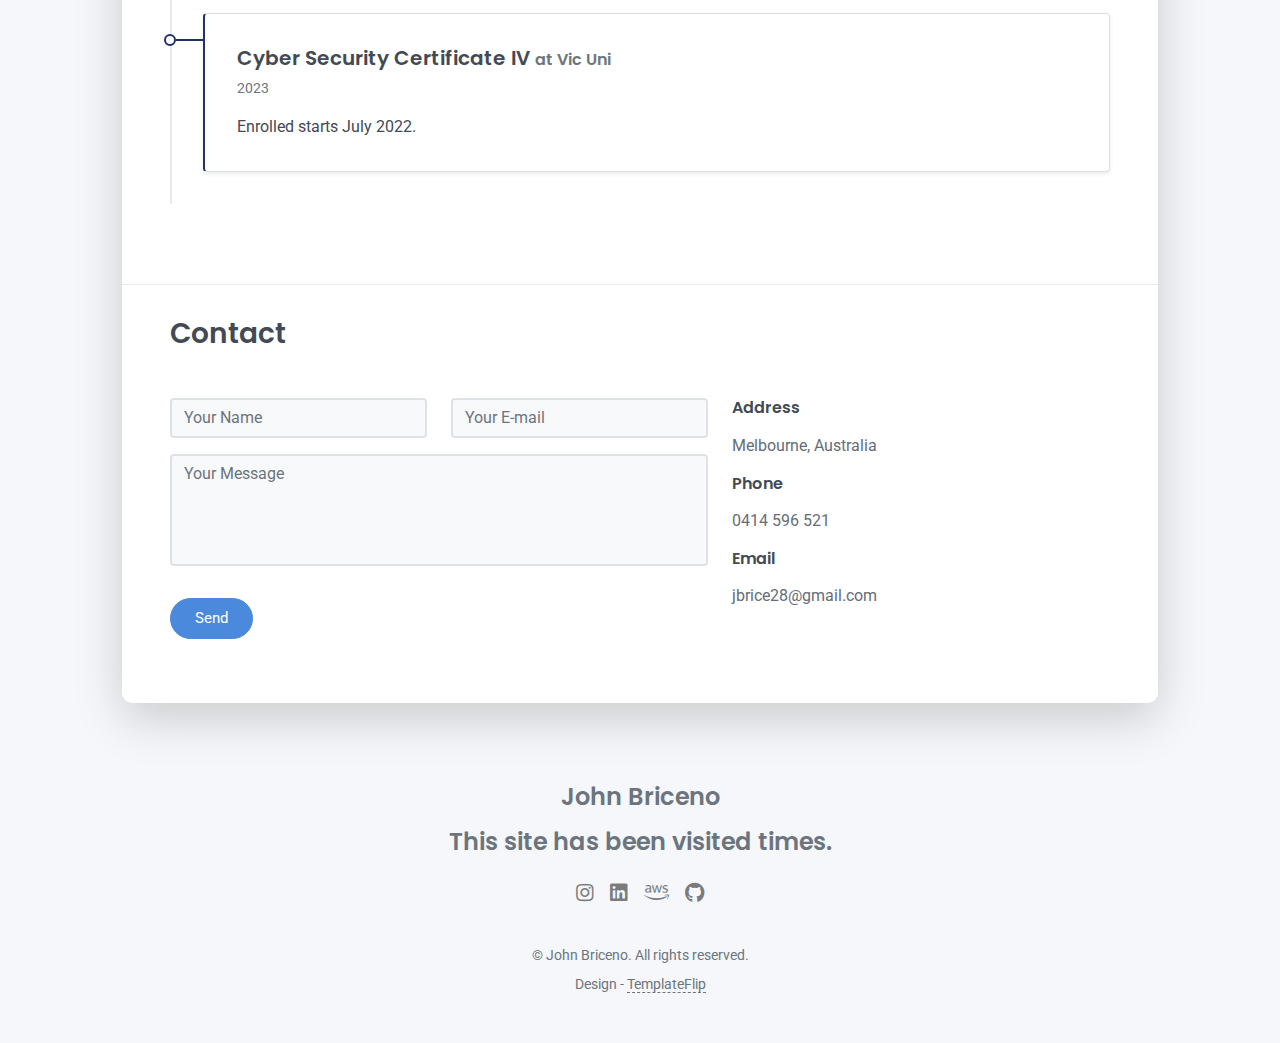
==== commit 4b51a5dc: "updating website1" ====
--- a/front_end/index.html
+++ b/front_end/index.html
@@ -39,8 +39,8 @@
         <div class="site-nav">
           <nav role="navigation">
             <ul class="nav justify-content-center">
-              <li class="nav-item"><a class="nav-link" href="projects.html" title="Instagram">Projects</a></li>
-              <li class="nav-item"><a class="nav-link" href="projects.html" title="Instagram">Blog</a></li>
+              <li class="nav-item"><a class="nav-link" href="projects.html" title="Projects">Projects</a></li>
+              <li class="nav-item"><a class="nav-link" href="https://www.johnbriceno.com" title="Blog">Blog</a></li>
               <li class="nav-item"><a class="nav-link" href="https://www.instagram.com/johnukiyo/" title="Instagram"><i
                     class="fab fa-instagram"></i><span class="menu-title sr-only">Instagram</span></a>
               </li>
--- a/front_end/css/main.css
+++ b/front_end/css/main.css
@@ -44,27 +44,27 @@
 }
 
 .timeline-card-primary {
-  border-left-color: #4A89DC;
+  border-left-color: #68bfed;
 }
 
 .timeline-card-primary:before {
-  border-color: #4A89DC;
+  border-color: #68bfed;
 }
 
 .timeline-card-primary:after {
-  background-color: #4A89DC;
+  background-color: #68bfed;
 }
 
 .timeline-card-success {
-  border-left-color: #37BC9B;
+  border-left-color: #213165;
 }
 
 .timeline-card-success:before {
-  border-color: #37BC9B;
+  border-color: #213165;
 }
 
 .timeline-card-success:after {
-  background-color: #37BC9B;
+  background-color: #213165;
 }
 
 html {
@@ -98,7 +98,7 @@
 }
 
 .cover-bg {
-  background-color: #5a5a5a;
+  background-color: #979797;
   background-image: url("data:image/svg+xml,%3Csvg xmlns='http://www.w3.org/2000/svg' width='100' height='100' viewBox='0 0 100 100'%3E%3Cg fill-rule='evenodd'%3E%3Cg fill='%23ffffff' fill-opacity='0.12'%3E%3Cpath opacity='.5' d='M96 [base64] 0v-9h-9v9h9zm-10 0v-9h-9v9h9zm-10 0v-9h-9v9h9zm-10 0v-9h-9v9h9zm-10 0v-9h-9v9h9zm-10 0v-9h-9v9h9zm-10 0v-9h-9v9h9zm-10 0v-9h-9v9h9zm-9-10h9v-9h-9v9zm10 0h9v-9h-9v9zm10 0h9v-9h-9v9zm10 0h9v-9h-9v9zm10 0h9v-9h-9v9zm10 0h9v-9h-9v9zm10 0h9v-9h-9v9zm10 0h9v-9h-9v9zm9-10v-9h-9v9h9zm-10 0v-9h-9v9h9zm-10 0v-9h-9v9h9zm-10 0v-9h-9v9h9zm-10 0v-9h-9v9h9zm-10 0v-9h-9v9h9zm-10 0v-9h-9v9h9zm-10 0v-9h-9v9h9zm-9-10h9v-9h-9v9zm10 0h9v-9h-9v9zm10 0h9v-9h-9v9zm10 0h9v-9h-9v9zm10 0h9v-9h-9v9zm10 0h9v-9h-9v9zm10 0h9v-9h-9v9zm10 0h9v-9h-9v9zm9-10v-9h-9v9h9zm-10 0v-9h-9v9h9zm-10 0v-9h-9v9h9zm-10 0v-9h-9v9h9zm-10 0v-9h-9v9h9zm-10 0v-9h-9v9h9zm-10 0v-9h-9v9h9zm-10 0v-9h-9v9h9zm-9-10h9v-9h-9v9zm10 0h9v-9h-9v9zm10 0h9v-9h-9v9zm10 0h9v-9h-9v9zm10 0h9v-9h-9v9zm10 0h9v-9h-9v9zm10 0h9v-9h-9v9zm10 0h9v-9h-9v9zm9-10v-9h-9v9h9zm-10 0v-9h-9v9h9zm-10 0v-9h-9v9h9zm-10 0v-9h-9v9h9zm-10 0v-9h-9v9h9zm-10 0v-9h-9v9h9zm-10 0v-9h-9v9h9zm-10 0v-9h-9v9h9zm-9-10h9v-9h-9v9zm10 0h9v-9h-9v9zm10 0h9v-9h-9v9zm10 0h9v-9h-9v9zm10 0h9v-9h-9v9zm10 0h9v-9h-9v9zm10 0h9v-9h-9v9zm10 0h9v-9h-9v9z'/%3E%3Cpath d='M6 5V0H5v5H0v1h5v94h1V6h94V5H6z'/%3E%3C/g%3E%3C/g%3E%3C/svg%3E");
   border-radius: 10px 10px 0 0;
 }
@@ -114,7 +114,7 @@
 
 .avatar img {
   /* Safari 6.0 - 9.0 */
-  filter: grayscale(100%);
+  filter: grayscale(80%);
 }
 
 footer a:not(.nav-link) {
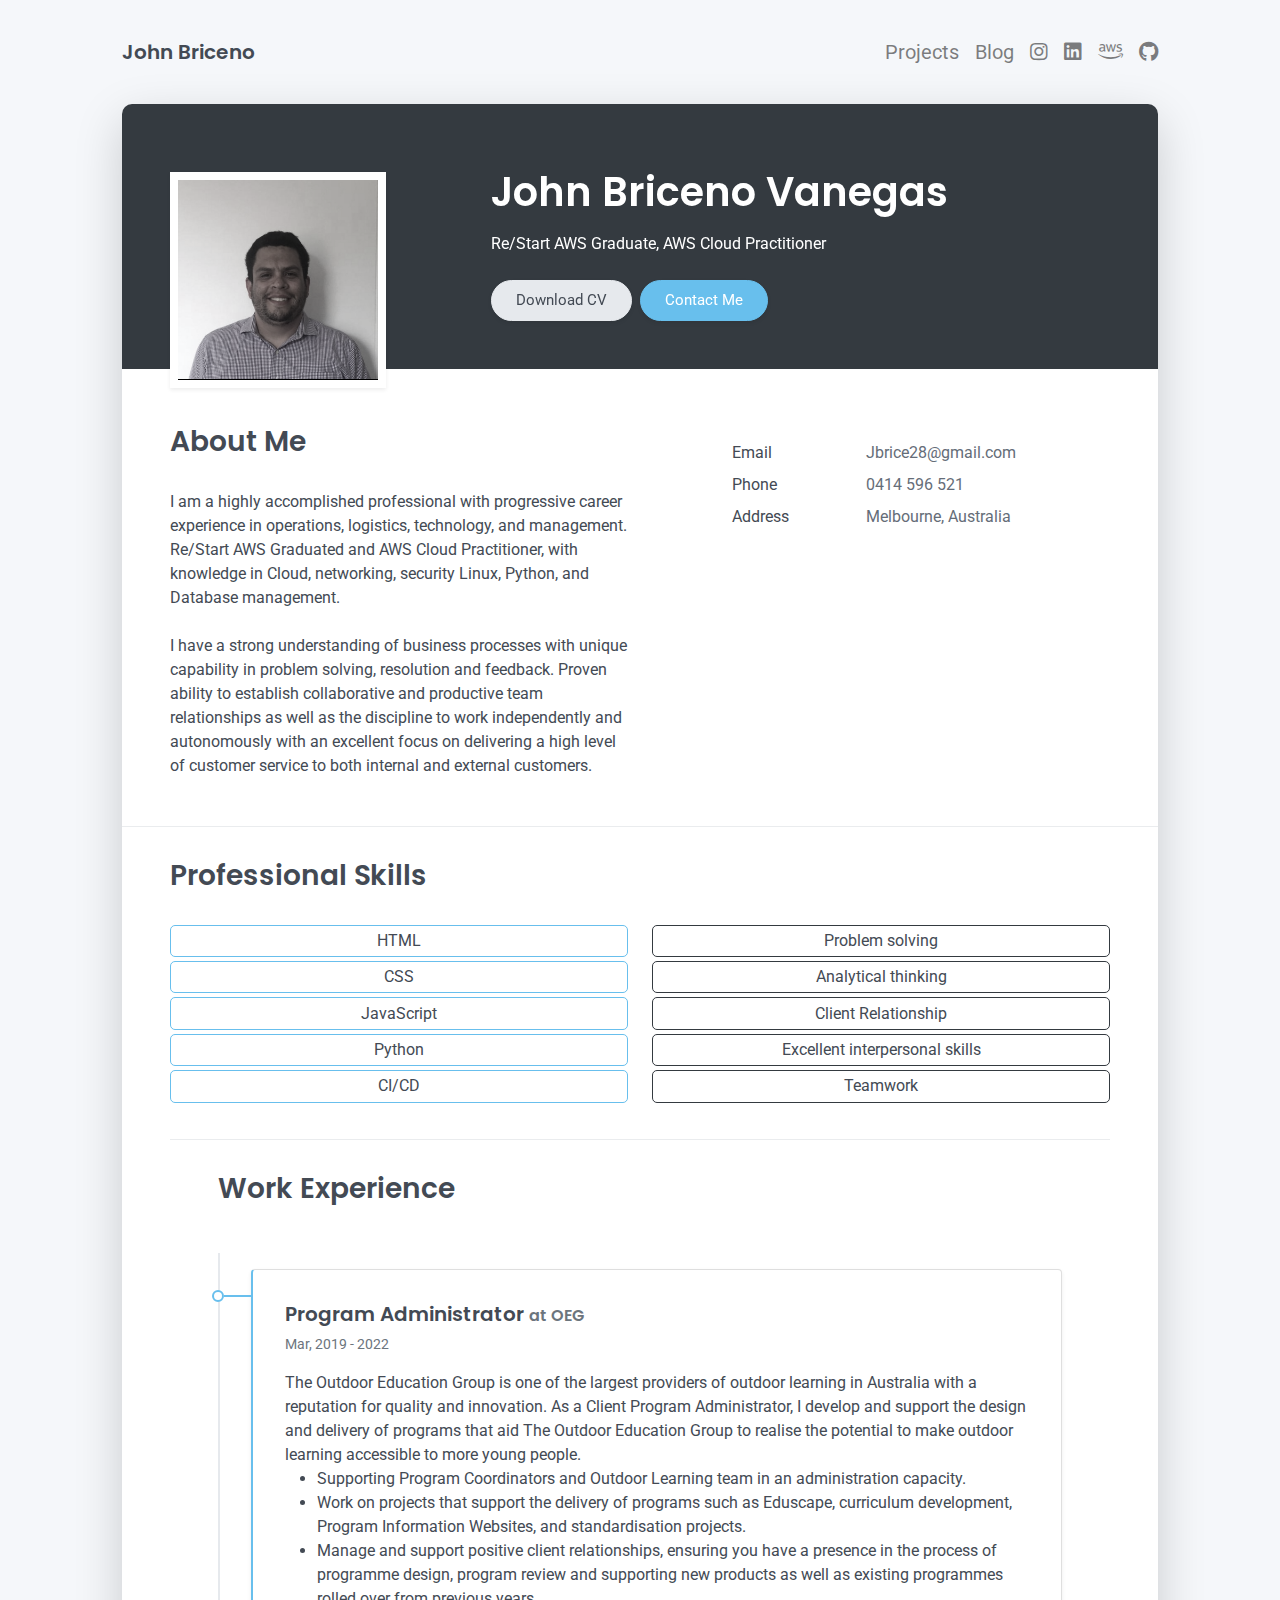
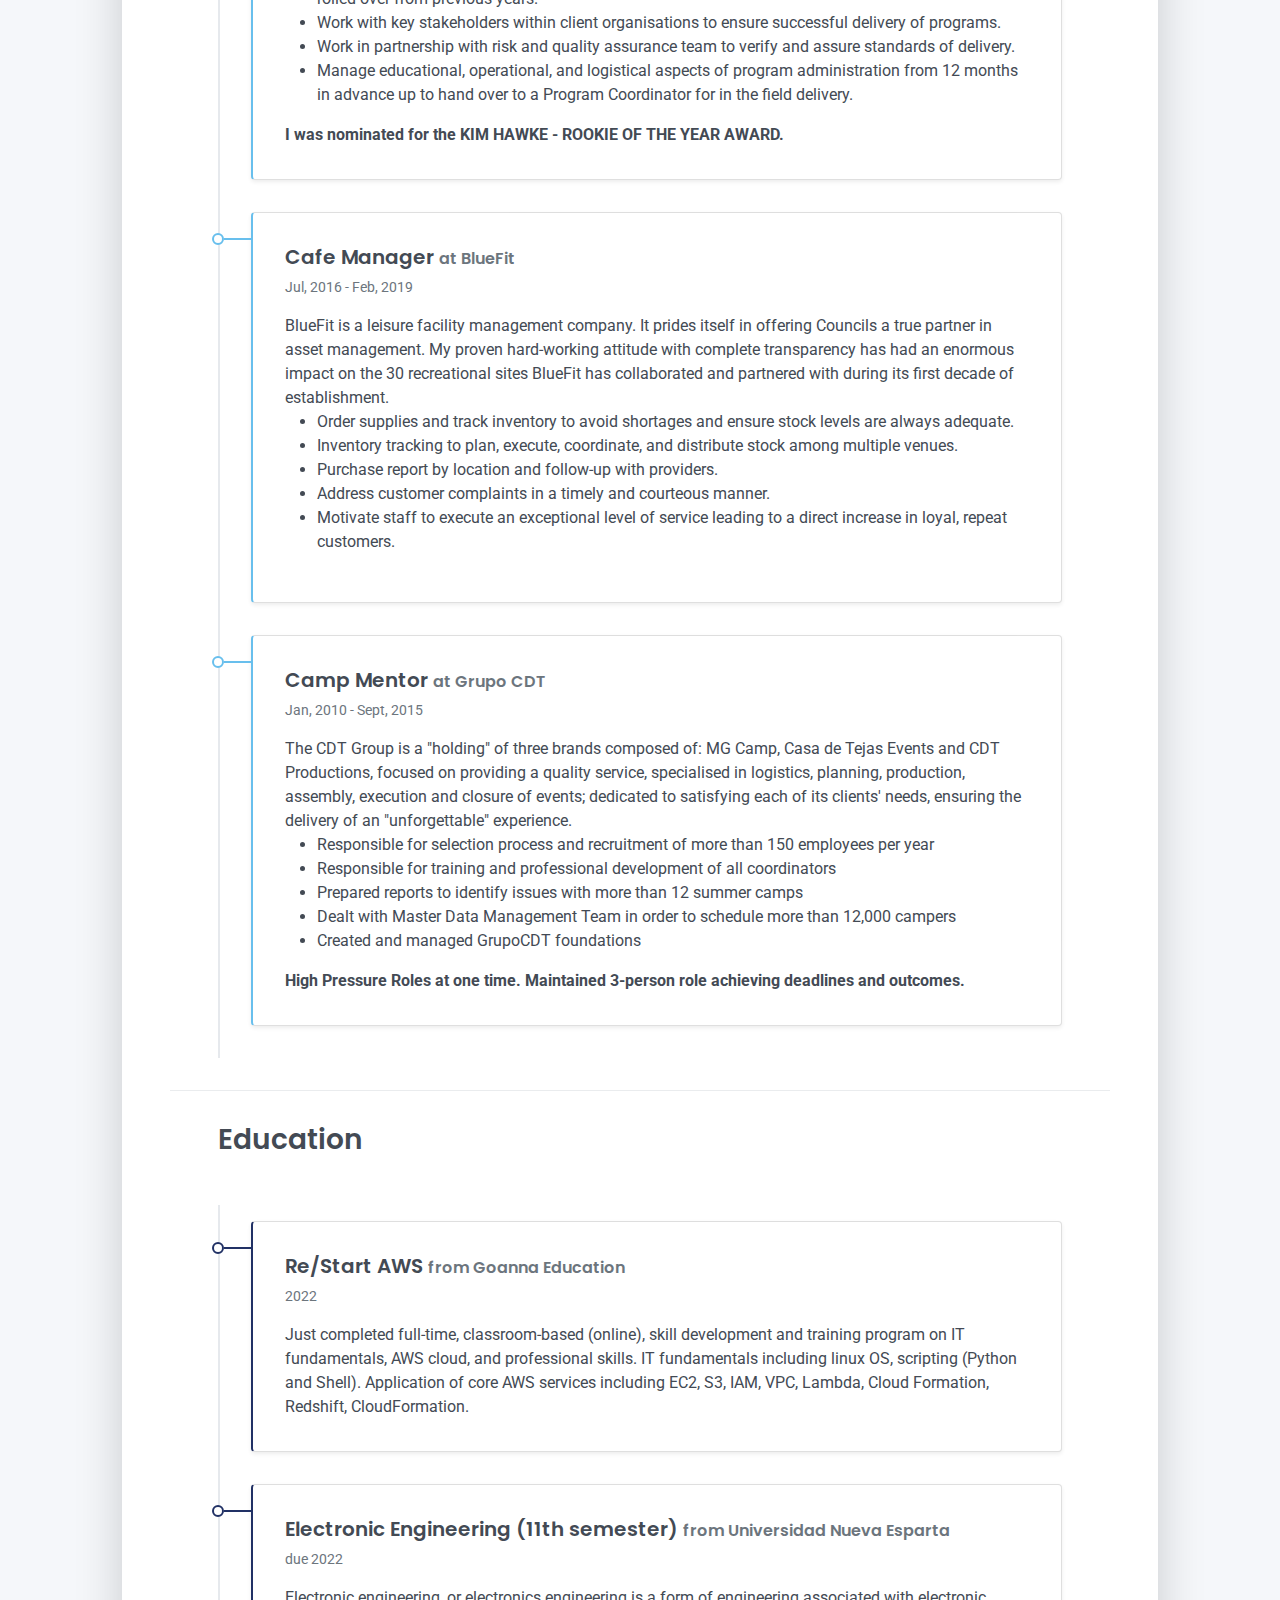
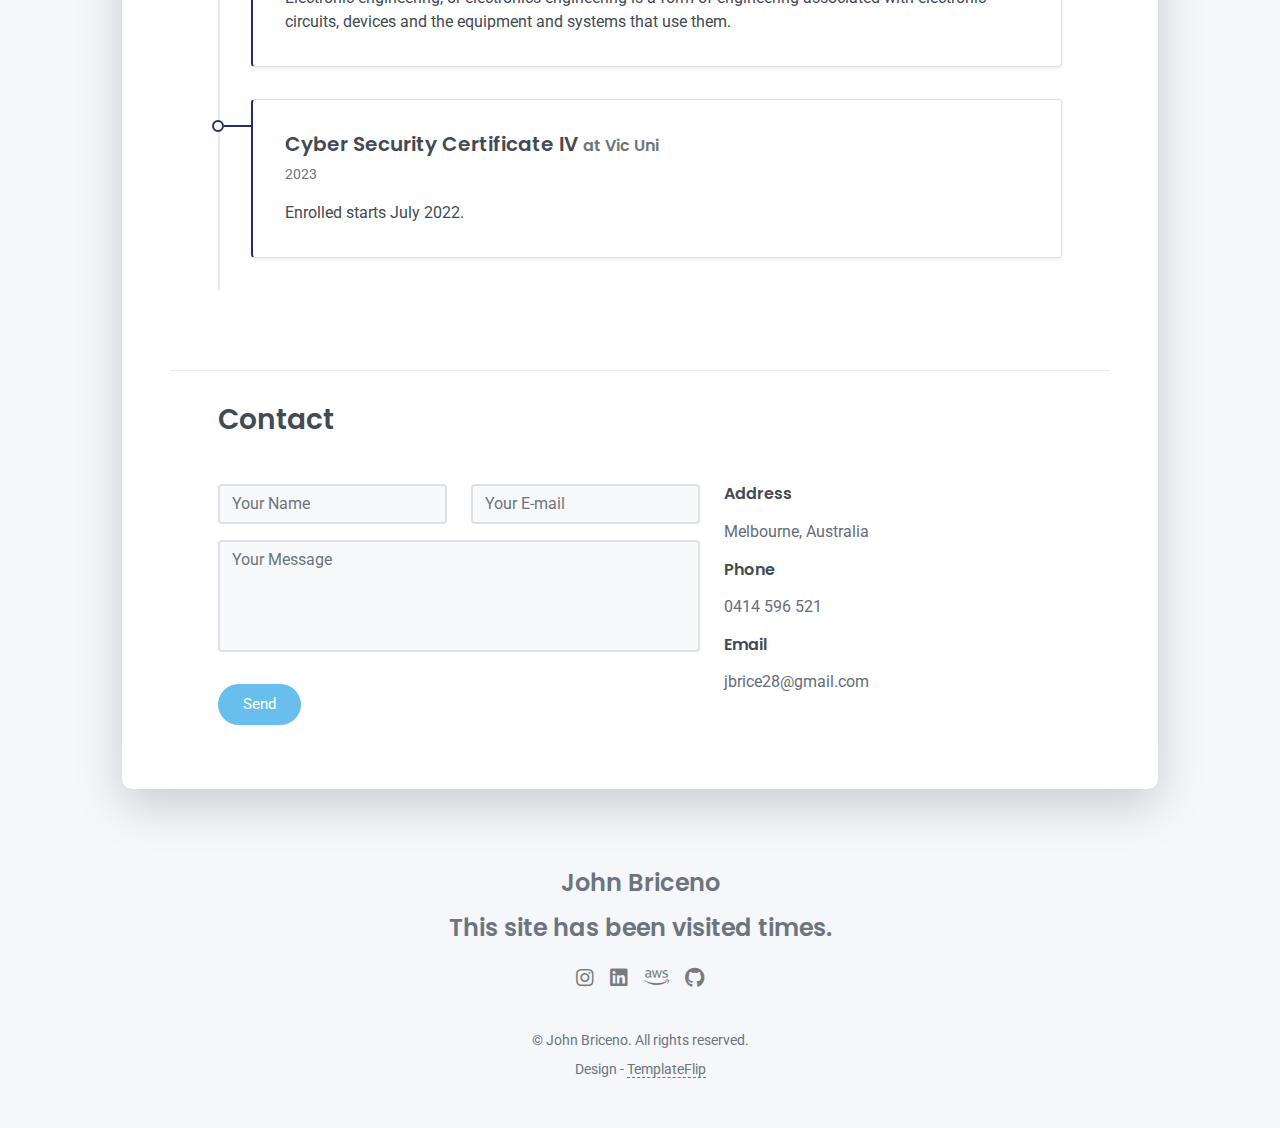
==== commit cba7014e: "updating website new" ====
--- a/front_end/index.html
+++ b/front_end/index.html
@@ -137,220 +137,207 @@
           <h2 class="h3 mb-3">Professional Skills</h2>
           <div class="row">
             <div class="col-md-6">
-              <div class="mb-2"><span>HTML</span>
-                <div class="progress my-1">
-                  <div class="progress-bar bg-primary" role="progressbar" data-aos="zoom-in-right" data-aos-delay="100"
-                    data-aos-anchor=".skills-section" style="width: 55%" aria-valuenow="90" aria-valuemin="0"
-                    aria-valuemax="100"></div>
-                </div>
-              </div>
-              <div class="mb-2"><span>CSS</span>
-                <div class="progress my-1">
-                  <div class="progress-bar bg-primary" role="progressbar" data-aos="zoom-in-right" data-aos-delay="200"
-                    data-aos-anchor=".skills-section" style="width: 55%" aria-valuenow="85" aria-valuemin="0"
-                    aria-valuemax="100"></div>
-                </div>
-              </div>
-              <div class="mb-2"><span>JavaScript</span>
-                <div class="progress my-1">
-                  <div class="progress-bar bg-primary" role="progressbar" data-aos="zoom-in-right" data-aos-delay="300"
-                    data-aos-anchor=".skills-section" style="width: 40%" aria-valuenow="75" aria-valuemin="0"
-                    aria-valuemax="100"></div>
-                </div>
+              <div class="pro-skills"><span>HTML</span>
+              </div>
+              <div class="pro-skills"><span>CSS</span>
+
+              </div>
+              <div class="pro-skills"><span>JavaScript</span>
+
+              </div>
+              <div class="pro-skills"><span>Python</span>
+              </div>
+              <div class="pro-skills"><span>CI/CD</span>
               </div>
             </div>
             <div class="col-md-6">
-              <div class="mb-2"><span>Problem solving</span>
-                <div class="progress my-1">
-                  <div class="progress-bar bg-success" role="progressbar" data-aos="zoom-in-right" data-aos-delay="400"
-                    data-aos-anchor=".skills-section" style="width: 90%" aria-valuenow="90" aria-valuemin="0"
-                    aria-valuemax="100"></div>
-                </div>
-              </div>
-              <div class="mb-2"><span>Python</span>
-                <div class="progress my-1">
-                  <div class="progress-bar bg-success" role="progressbar" data-aos="zoom-in-right" data-aos-delay="500"
-                    data-aos-anchor=".skills-section" style="width: 60%" aria-valuenow="85" aria-valuemin="0"
-                    aria-valuemax="100"></div>
-                </div>
-              </div>
-              <div class="mb-2"><span>Client Relationship</span>
-                <div class="progress my-1">
-                  <div class="progress-bar bg-success" role="progressbar" data-aos="zoom-in-right" data-aos-delay="600"
-                    data-aos-anchor=".skills-section" style="width: 85%" aria-valuenow="75" aria-valuemin="0"
-                    aria-valuemax="100"></div>
-                </div>
-              </div>
-            </div>
-          </div>
-        </div>
-        <hr class="d-print-none" />
-        <div class="work-experience-section px-3 px-lg-4">
-          <h2 class="h3 mb-4">Work Experience</h2>
-          <div class="timeline">
-            <div class="timeline-card timeline-card-primary card shadow-sm">
-              <div class="card-body">
-                <div class="h5 mb-1">Program Administrator <span class="text-muted h6">at OEG</span></div>
-                <div class="text-muted text-small mb-2">Mar, 2019 - 2022</div>
-                <div>The Outdoor Education Group is one of the largest providers of outdoor learning in Australia with a
-                  reputation for quality
-                  and innovation. As a Client Program Administrator, I develop and support the design and delivery of
-                  programs that aid The Outdoor Education Group to realise the potential to make outdoor learning
-                  accessible to more young people.<br>
-                  <ul>
-                    <li>Supporting Program Coordinators and Outdoor Learning team in an administration capacity.</li>
-                    <li>Work on projects that support the delivery of programs such as Eduscape, curriculum development,
-                      Program Information Websites, and standardisation projects.</li>
-                    <li>Manage and support positive client relationships, ensuring you have a presence in the process of
-                      programme design, program review and supporting new products as well as existing programmes rolled
-                      over from previous years.</li>
-                    <li>Work with key stakeholders within client organisations to ensure successful delivery of
-                      programs.</li>
-                    <li>Work in partnership with risk and quality assurance team to verify and assure
-                      standards of delivery.</li>
-                    <li>Manage educational, operational, and logistical aspects of program administration from 12 months
-                      in advance up to hand over to a Program Coordinator for in the field delivery.</li>
-                  </ul>
-                  <strong>I was nominated for the KIM HAWKE - ROOKIE OF THE YEAR AWARD.</strong>
-                </div>
-              </div>
-            </div>
-            <div class="timeline-card timeline-card-primary card shadow-sm">
-              <div class="card-body">
-                <div class="h5 mb-1">Cafe Manager <span class="text-muted h6">at BlueFit</span></div>
-                <div class="text-muted text-small mb-2">Jul, 2016 - Feb, 2019</div>
-                <div>BlueFit is a leisure facility management company. It prides itself in offering Councils a true
-                  partner in asset management. My proven hard-working attitude with complete transparency has had an
-                  enormous impact on the 30 recreational sites BlueFit has collaborated and partnered with during its
-                  first decade of establishment.
-                  <ul>
-                    <li>Order supplies and track inventory to avoid shortages and ensure stock levels are always
-                      adequate.</li>
-                    <li>Inventory tracking to plan, execute, coordinate, and distribute stock among multiple venues.
-                    </li>
-                    <li>Purchase report by location and follow-up with providers.</li>
-                    <li>Address customer complaints in a timely and courteous manner.</li>
-                    <li>Motivate staff to execute an exceptional level of service leading to a direct increase in loyal,
-                      repeat customers.</li>
-                  </ul>
-                </div>
-              </div>
-            </div>
-            <div class="timeline-card timeline-card-primary card shadow-sm">
-              <div class="card-body">
-                <div class="h5 mb-1">Camp Mentor <span class="text-muted h6">at Grupo CDT</span></div>
-                <div class="text-muted text-small mb-2">Jan, 2010 - Sept, 2015</div>
-                <div>The CDT Group is a "holding" of three brands composed of: MG Camp, Casa de Tejas Events and CDT
-                  Productions, focused on providing a quality service, specialised in logistics, planning, production,
-                  assembly, execution and closure of events; dedicated to satisfying each of its clients' needs,
-                  ensuring the delivery of an "unforgettable" experience.
-                  <ul>
-                    <li>Responsible for selection process and recruitment of more than 150 employees per year</li>
-                    <li>Responsible for training and professional development of all coordinators</li>
-                    <li>Prepared reports to identify issues with more than 12 summer camps</li>
-                    <li>Dealt with Master Data Management Team in order to schedule more than 12,000 campers</li>
-                    <li>Created and managed GrupoCDT foundations</li>
-                  </ul>
-                  <strong> High Pressure Roles at one time. Maintained 3-person role achieving deadlines and
-                    outcomes.</strong>
-                </div>
-              </div>
-            </div>
-          </div>
-        </div>
-        <hr class="d-print-none" />
-        <div class="page-break"></div>
-        <div class="education-section px-3 px-lg-4 pb-4">
-          <h2 class="h3 mb-4">Education</h2>
-          <div class="timeline">
-            <div class="timeline-card timeline-card-success card shadow-sm">
-              <div class="card-body">
-                <div class="h5 mb-1">Re/Start AWS <span class="text-muted h6">from Goanna Education
-                  </span></div>
-                <div class="text-muted text-small mb-2">2022</div>
-                <div>Just completed full-time, classroom-based (online), skill development and training program on IT
-                  fundamentals, AWS cloud, and professional skills.
-
-                  IT fundamentals including linux OS, scripting (Python and Shell).
-
-                  Application of core AWS services including EC2, S3, IAM, VPC, Lambda, Cloud Formation, Redshift,
-                  CloudFormation.</div>
-              </div>
-            </div>
-            <div class="timeline-card timeline-card-success card shadow-sm">
-              <div class="card-body">
-                <div class="h5 mb-1">Electronic Engineering (11th semester) <span class="text-muted h6">from Universidad
-                    Nueva Esparta
-                  </span></div>
-                <div class="text-muted text-small mb-2">due 2022</div>
-                <div>Electronic engineering, or electronics engineering is a form of engineering associated with
-                  electronic circuits, devices and the equipment and systems that use them.</div>
-              </div>
-            </div>
-            <div class="timeline-card timeline-card-success card shadow-sm">
-              <div class="card-body">
-                <div class="h5 mb-1">Cyber Security Certificate IV <span class="text-muted h6">at Vic Uni</span>
-                </div>
-                <div class="text-muted text-small mb-2">2023</div>
-                <div>Enrolled starts July 2022.</div>
-              </div>
-            </div>
-          </div>
-        </div>
-        <hr class="d-print-none" />
-        <div class="contant-section px-3 px-lg-4 pb-4" id="contact">
-          <h2 class="h3 text mb-3">Contact</h2>
-          <div class="row">
-            <div class="col-md-7 d-print-none">
-              <div class="my-2">
-                <form action="https://formspree.io/f/xwkyjqel" method="POST">
-                  <div class="row">
-                    <div class="col-6">
-                      <input class="form-control" type="text" id="name" name="name" placeholder="Your Name" required>
-                    </div>
-                    <div class="col-6">
-                      <input class="form-control" type="email" id="email" name="_replyto" placeholder="Your E-mail"
-                        required>
-                    </div>
-                  </div>
-                  <div class="form-group my-2">
-                    <textarea class="form-control" style="resize: none;" id="message" name="message" rows="4"
-                      placeholder="Your Message" required></textarea>
-                  </div>
-                  <button class="btn btn-primary mt-2" type="submit">Send</button>
-                </form>
-              </div>
-            </div>
-            <div class="col">
-              <div class="mt-2">
-                <h3 class="h6">Address</h3>
-                <div class="pb-2 text-secondary">Melbourne, Australia</div>
-                <h3 class="h6">Phone</h3>
-                <div class="pb-2 text-secondary">0414 596 521</div>
-                <h3 class="h6">Email</h3>
-                <div class="pb-2 text-secondary">jbrice28@gmail.com</div>
-              </div>
-            </div>
-            <div class="col d-none d-print-block">
-              <div class="mt-2">
-                <div>
-                  <div class="mb-2">
-                    <div class="text-dark"><i
-                        class="fab fa-twitter mr-1"></i><span>https://twitter.com/templateflip</span>
-                    </div>
-                  </div>
-                  <div class="mb-2">
-                    <div class="text-dark"><i
-                        class="fab fa-facebook mr-1"></i><span>https://www.facebook.com/templateflip</span>
-                    </div>
-                  </div>
-                  <div class="mb-2">
-                    <div class="text-dark"><i
-                        class="fab fa-instagram mr-1"></i><span>https://www.instagram.com/templateflip</span>
-                    </div>
-                  </div>
-                  <div class="mb-2">
-                    <div class="text-dark"><i class="fab fa-github mr-1"></i><span>https://github.com/johnbv/</span>
+              <div class="pro-skills2"><span>Problem solving</span>
+              </div>
+              <div class="pro-skills2"><span>Analytical thinking</span>
+              </div>
+              <div class="pro-skills2"><span>Client Relationship</span>
+              </div>
+              <div class="pro-skills2"><span>Excellent interpersonal skills</span>
+              </div>
+              <div class="pro-skills2"><span>Teamwork</span>
+              </div>
+            </div>
+          </div>
+          <hr class="d-print-none" />
+          <div class="work-experience-section px-3 px-lg-4">
+            <h2 class="h3 mb-4">Work Experience</h2>
+            <div class="timeline">
+              <div class="timeline-card timeline-card-primary card shadow-sm">
+                <div class="card-body">
+                  <div class="h5 mb-1">Program Administrator <span class="text-muted h6">at OEG</span></div>
+                  <div class="text-muted text-small mb-2">Mar, 2019 - 2022</div>
+                  <div>The Outdoor Education Group is one of the largest providers of outdoor learning in Australia with
+                    a
+                    reputation for quality
+                    and innovation. As a Client Program Administrator, I develop and support the design and delivery of
+                    programs that aid The Outdoor Education Group to realise the potential to make outdoor learning
+                    accessible to more young people.<br>
+                    <ul>
+                      <li>Supporting Program Coordinators and Outdoor Learning team in an administration capacity.</li>
+                      <li>Work on projects that support the delivery of programs such as Eduscape, curriculum
+                        development,
+                        Program Information Websites, and standardisation projects.</li>
+                      <li>Manage and support positive client relationships, ensuring you have a presence in the process
+                        of
+                        programme design, program review and supporting new products as well as existing programmes
+                        rolled
+                        over from previous years.</li>
+                      <li>Work with key stakeholders within client organisations to ensure successful delivery of
+                        programs.</li>
+                      <li>Work in partnership with risk and quality assurance team to verify and assure
+                        standards of delivery.</li>
+                      <li>Manage educational, operational, and logistical aspects of program administration from 12
+                        months
+                        in advance up to hand over to a Program Coordinator for in the field delivery.</li>
+                    </ul>
+                    <strong>I was nominated for the KIM HAWKE - ROOKIE OF THE YEAR AWARD.</strong>
+                  </div>
+                </div>
+              </div>
+              <div class="timeline-card timeline-card-primary card shadow-sm">
+                <div class="card-body">
+                  <div class="h5 mb-1">Cafe Manager <span class="text-muted h6">at BlueFit</span></div>
+                  <div class="text-muted text-small mb-2">Jul, 2016 - Feb, 2019</div>
+                  <div>BlueFit is a leisure facility management company. It prides itself in offering Councils a true
+                    partner in asset management. My proven hard-working attitude with complete transparency has had an
+                    enormous impact on the 30 recreational sites BlueFit has collaborated and partnered with during its
+                    first decade of establishment.
+                    <ul>
+                      <li>Order supplies and track inventory to avoid shortages and ensure stock levels are always
+                        adequate.</li>
+                      <li>Inventory tracking to plan, execute, coordinate, and distribute stock among multiple venues.
+                      </li>
+                      <li>Purchase report by location and follow-up with providers.</li>
+                      <li>Address customer complaints in a timely and courteous manner.</li>
+                      <li>Motivate staff to execute an exceptional level of service leading to a direct increase in
+                        loyal,
+                        repeat customers.</li>
+                    </ul>
+                  </div>
+                </div>
+              </div>
+              <div class="timeline-card timeline-card-primary card shadow-sm">
+                <div class="card-body">
+                  <div class="h5 mb-1">Camp Mentor <span class="text-muted h6">at Grupo CDT</span></div>
+                  <div class="text-muted text-small mb-2">Jan, 2010 - Sept, 2015</div>
+                  <div>The CDT Group is a "holding" of three brands composed of: MG Camp, Casa de Tejas Events and CDT
+                    Productions, focused on providing a quality service, specialised in logistics, planning, production,
+                    assembly, execution and closure of events; dedicated to satisfying each of its clients' needs,
+                    ensuring the delivery of an "unforgettable" experience.
+                    <ul>
+                      <li>Responsible for selection process and recruitment of more than 150 employees per year</li>
+                      <li>Responsible for training and professional development of all coordinators</li>
+                      <li>Prepared reports to identify issues with more than 12 summer camps</li>
+                      <li>Dealt with Master Data Management Team in order to schedule more than 12,000 campers</li>
+                      <li>Created and managed GrupoCDT foundations</li>
+                    </ul>
+                    <strong> High Pressure Roles at one time. Maintained 3-person role achieving deadlines and
+                      outcomes.</strong>
+                  </div>
+                </div>
+              </div>
+            </div>
+          </div>
+          <hr class="d-print-none" />
+          <div class="page-break"></div>
+          <div class="education-section px-3 px-lg-4 pb-4">
+            <h2 class="h3 mb-4">Education</h2>
+            <div class="timeline">
+              <div class="timeline-card timeline-card-success card shadow-sm">
+                <div class="card-body">
+                  <div class="h5 mb-1">Re/Start AWS <span class="text-muted h6">from Goanna Education
+                    </span></div>
+                  <div class="text-muted text-small mb-2">2022</div>
+                  <div>Just completed full-time, classroom-based (online), skill development and training program on IT
+                    fundamentals, AWS cloud, and professional skills.
+
+                    IT fundamentals including linux OS, scripting (Python and Shell).
+
+                    Application of core AWS services including EC2, S3, IAM, VPC, Lambda, Cloud Formation, Redshift,
+                    CloudFormation.</div>
+                </div>
+              </div>
+              <div class="timeline-card timeline-card-success card shadow-sm">
+                <div class="card-body">
+                  <div class="h5 mb-1">Electronic Engineering (11th semester) <span class="text-muted h6">from
+                      Universidad
+                      Nueva Esparta
+                    </span></div>
+                  <div class="text-muted text-small mb-2">due 2022</div>
+                  <div>Electronic engineering, or electronics engineering is a form of engineering associated with
+                    electronic circuits, devices and the equipment and systems that use them.</div>
+                </div>
+              </div>
+              <div class="timeline-card timeline-card-success card shadow-sm">
+                <div class="card-body">
+                  <div class="h5 mb-1">Cyber Security Certificate IV <span class="text-muted h6">at Vic Uni</span>
+                  </div>
+                  <div class="text-muted text-small mb-2">2023</div>
+                  <div>Enrolled starts July 2022.</div>
+                </div>
+              </div>
+            </div>
+          </div>
+          <hr class="d-print-none" />
+          <div class="contant-section px-3 px-lg-4 pb-4" id="contact">
+            <h2 class="h3 text mb-3">Contact</h2>
+            <div class="row">
+              <div class="col-md-7 d-print-none">
+                <div class="my-2">
+                  <form action="https://formspree.io/f/xwkyjqel" method="POST">
+                    <div class="row">
+                      <div class="col-6">
+                        <input class="form-control" type="text" id="name" name="name" placeholder="Your Name" required>
+                      </div>
+                      <div class="col-6">
+                        <input class="form-control" type="email" id="email" name="_replyto" placeholder="Your E-mail"
+                          required>
+                      </div>
+                    </div>
+                    <div class="form-group my-2">
+                      <textarea class="form-control" style="resize: none;" id="message" name="message" rows="4"
+                        placeholder="Your Message" required></textarea>
+                    </div>
+                    <button class="btn btn-primary mt-2" type="submit">Send</button>
+                  </form>
+                </div>
+              </div>
+              <div class="col">
+                <div class="mt-2">
+                  <h3 class="h6">Address</h3>
+                  <div class="pb-2 text-secondary">Melbourne, Australia</div>
+                  <h3 class="h6">Phone</h3>
+                  <div class="pb-2 text-secondary">0414 596 521</div>
+                  <h3 class="h6">Email</h3>
+                  <div class="pb-2 text-secondary">jbrice28@gmail.com</div>
+                </div>
+              </div>
+              <div class="col d-none d-print-block">
+                <div class="mt-2">
+                  <div>
+                    <div class="mb-2">
+                      <div class="text-dark"><i
+                          class="fab fa-twitter mr-1"></i><span>https://twitter.com/templateflip</span>
+                      </div>
+                    </div>
+                    <div class="mb-2">
+                      <div class="text-dark"><i
+                          class="fab fa-facebook mr-1"></i><span>https://www.facebook.com/templateflip</span>
+                      </div>
+                    </div>
+                    <div class="mb-2">
+                      <div class="text-dark"><i
+                          class="fab fa-instagram mr-1"></i><span>https://www.instagram.com/templateflip</span>
+                      </div>
+                    </div>
+                    <div class="mb-2">
+                      <div class="text-dark"><i class="fab fa-github mr-1"></i><span>https://github.com/johnbv/</span>
+                      </div>
                     </div>
                   </div>
                 </div>
@@ -360,44 +347,44 @@
         </div>
       </div>
     </div>
-  </div>
-  <footer class="pt-4 pb-4 text-muted text-center d-print-none">
-    <div class="container">
-      <div class="my-3">
-        <div class="h4">John Briceno</div>
-        <div class="h4">This site has been visited <span id="visits"></span> times.</div>
-        <div class="footer-nav">
-          <nav role="navigation">
-            <ul class="nav justify-content-center">
-              <li class="nav-item"><a class="nav-link" href="https://www.instagram.com/johnukiyo/" title="Instagram"><i
-                    class="fab fa-instagram"></i><span class="menu-title sr-only">Instagram</span></a>
-              </li>
-              <li class="nav-item"><a class="nav-link"
-                  href="https://www.linkedin.com/in/john-briceno-vanegas-5a435397?lipi=urn%3Ali%3Apage%3Ad_flagship3_profile_view_base_contact_details%3BZ4GcZbkCRlOYFmr3MEIYDA%3D%3D"
-                  title="linkedin"><i class="fab fa-linkedin"></i><span class="menu-title sr-only">Linkedin</span></a>
-              </li>
-              <li class="nav-item"><a class="nav-link"
-                  href="https://www.credly.com/badges/33dd1281-bd9d-4471-9173-78dd9730294a" title="aws"><i
-                    class="fab fa-aws"></i><span class="menu-title sr-only">Amazon</span></a>
-              </li>
-              <li class="nav-item"><a class="nav-link" href="https://github.com/johnbv/" title="Github"><i
-                    class="fab fa-github"></i><span class="menu-title sr-only">Github</span></a>
-              </li>
-            </ul>
-          </nav>
+    <footer class="pt-4 pb-4 text-muted text-center d-print-none">
+      <div class="container">
+        <div class="my-3">
+          <div class="h4">John Briceno</div>
+          <div class="h4">This site has been visited <span id="visits"></span> times.</div>
+          <div class="footer-nav">
+            <nav role="navigation">
+              <ul class="nav justify-content-center">
+                <li class="nav-item"><a class="nav-link" href="https://www.instagram.com/johnukiyo/"
+                    title="Instagram"><i class="fab fa-instagram"></i><span
+                      class="menu-title sr-only">Instagram</span></a>
+                </li>
+                <li class="nav-item"><a class="nav-link"
+                    href="https://www.linkedin.com/in/john-briceno-vanegas-5a435397?lipi=urn%3Ali%3Apage%3Ad_flagship3_profile_view_base_contact_details%3BZ4GcZbkCRlOYFmr3MEIYDA%3D%3D"
+                    title="linkedin"><i class="fab fa-linkedin"></i><span class="menu-title sr-only">Linkedin</span></a>
+                </li>
+                <li class="nav-item"><a class="nav-link"
+                    href="https://www.credly.com/badges/33dd1281-bd9d-4471-9173-78dd9730294a" title="aws"><i
+                      class="fab fa-aws"></i><span class="menu-title sr-only">Amazon</span></a>
+                </li>
+                <li class="nav-item"><a class="nav-link" href="https://github.com/johnbv/" title="Github"><i
+                      class="fab fa-github"></i><span class="menu-title sr-only">Github</span></a>
+                </li>
+              </ul>
+            </nav>
+          </div>
+        </div>
+        <div class="text-small">
+          <div class="mb-1">&copy; John Briceno. All rights reserved.</div>
+          <div>Design - <a href="https://templateflip.com/" target="_blank">TemplateFlip</a></div>
         </div>
       </div>
-      <div class="text-small">
-        <div class="mb-1">&copy; John Briceno. All rights reserved.</div>
-        <div>Design - <a href="https://templateflip.com/" target="_blank">TemplateFlip</a></div>
-      </div>
-    </div>
-  </footer>
-  <script src="scripts/bootstrap.bundle.min.js?ver=1.2.0"></script>
-  <script src="scripts/aos.js?ver=1.2.0"></script>
-  <script src="scripts/main.js?ver=1.2.0"></script>
-  <script src="scripts/counter.js"></script>
-  <script src="scripts/post.js"></script>
+    </footer>
+    <script src="scripts/bootstrap.bundle.min.js?ver=1.2.0"></script>
+    <script src="scripts/aos.js?ver=1.2.0"></script>
+    <script src="scripts/main.js?ver=1.2.0"></script>
+    <script src="scripts/counter.js"></script>
+    <script src="scripts/post.js"></script>
 </body>
 
 </html>